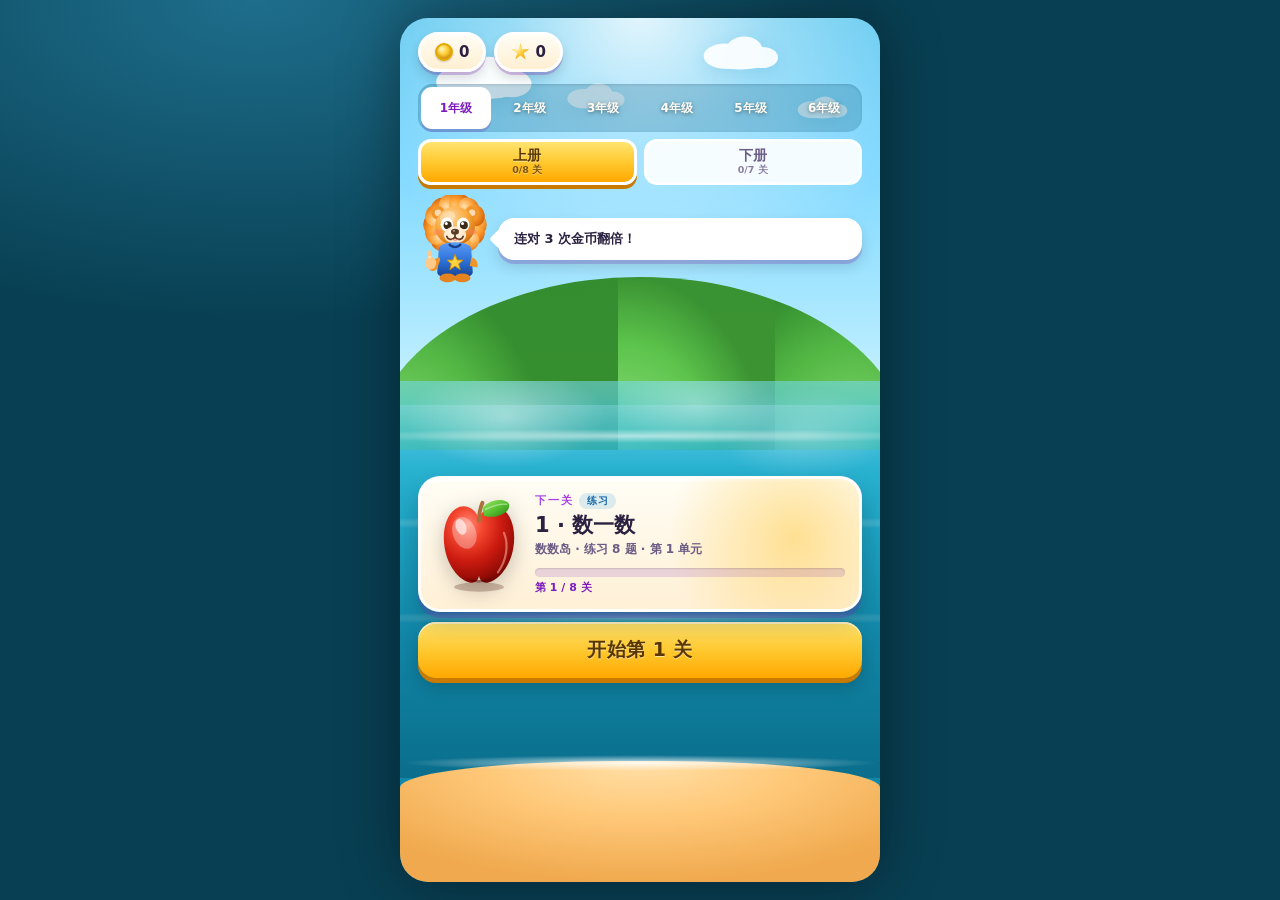
==== index.html @ 3c848e89 "水果数学岛：人教版 1-6 年级数学闯关 H5 纯静态 HTML/CSS/JS，无构建、无 CDN、断网可玩。  - 92 关覆盖人教版 1-6 年级上下册，每关只考本关知识点 - 88 种题型，全部" ====
<!DOCTYPE html>
<html lang="zh-CN">
<head>
<meta charset="UTF-8">
<meta name="viewport" content="width=device-width, initial-scale=1, maximum-scale=1, user-scalable=no, viewport-fit=cover">
<meta name="theme-color" content="#7FD8FF">
<link rel="icon" href="data:image/svg+xml,%3Csvg xmlns='http://www.w3.org/2000/svg' viewBox='0 0 100 100'%3E%3Ccircle cx='50' cy='45' r='40' fill='%23F0207E'/%3E%3C/svg%3E">
<title>水果数学岛 · Fruit Math Island</title>
<link rel="stylesheet" href="css/base.css?v=1">
<link rel="stylesheet" href="css/scene.css?v=2">
<link rel="stylesheet" href="css/game.css?v=20">
<link rel="stylesheet" href="css/board.css?v=46">
</head>
<body>
<div id="app" class="app">

  <!-- 背景：天空 / 海面 / 沙滩 / 云 / 彩纸 -->
  <div class="bg" aria-hidden="true">
    <div class="bg-sky"></div>
    <div class="bg-sun"></div>
    <div class="bg-clouds" id="bgClouds"></div>
    <div class="bg-hills"></div>
    <div class="bg-sea">
      <i class="wave w1"></i><i class="wave w2"></i><i class="wave w3"></i>
    </div>
    <div class="bg-sand"></div>
    <div class="bg-confetti" id="bgConfetti"></div>
  </div>

  <!-- ============ 主页 ============ -->
  <section id="scrHome" class="screen home">
    <div class="home-head">
      <div class="home-hud">
        <div class="pill"><i class="ico-coin"></i><b id="coinNum">0</b></div>
        <div class="pill"><i class="ico-star"></i><b id="starNum">0</b></div>
      </div>
    </div>

    <div class="picker-row">
      <div class="grade-picker" id="gradePicker" role="tablist" aria-label="选择年级"></div>
      <div class="term-picker" id="termPicker" role="tablist" aria-label="选择学期"></div>
    </div>

    <div class="home-hero">
      <div class="hero-lion" id="homeLion"></div>
      <div class="hero-bubble" id="homeTip">选一座小岛开始吧！</div>
    </div>

    <div class="continue-card" id="continueCard">
      <div class="cont-glow" aria-hidden="true"></div>
      <div class="cont-art" id="contArt"></div>
      <div class="cont-left">
        <span class="cont-meta">
          <span class="cont-label" id="contLabel">下一关</span>
          <span class="cont-type type-practice" id="contType">练习</span>
        </span>
        <b class="cont-title" id="contTitle">第 1 关 · 数一数</b>
        <span class="cont-sub" id="contSub">苹果岛 · 共 10 题</span>
        <div class="cont-meter"><i id="contFill"></i></div>
        <span class="cont-progress" id="contProgress">第 1 / 8 关</span>
      </div>
    </div>
    <button class="big-btn cont-go" id="btnContinue">开始第 1 关</button>

  </section>

  <!-- ============ 游戏 ============ -->
  <section id="scrGame" class="screen game hidden">
    <div class="game-hud">
      <button class="round-btn small" id="btnQuit" aria-label="退出">‹</button>
      <div class="hearts" id="hearts"></div>
      <div class="hud-right">
        <div class="pill small"><i class="ico-coin"></i><b id="gameCoin">0</b></div>
        <div class="combo-tag" id="comboTag">×0</div>
      </div>
    </div>

    <div class="progress-row">
      <div class="tier-pill" id="tierPill" aria-label="题目难度" title="题目难度"><i></i><i></i><i></i><i></i></div>
      <div class="progress-track"><i id="progFill"></i></div>
      <span id="progText">1/10</span>
    </div>

    <!-- 紫色标题条（参考图同款） -->
    <div class="ribbon" id="ribbon"><span id="ribbonText">学习减法</span></div>

    <!-- Boss 血条 -->
    <div class="boss-bar hidden" id="bossBar">
      <span class="boss-ico">🐵</span>
      <div class="boss-track"><i id="bossFill"></i></div>
      <span class="boss-time" id="bossTime">30</span>
    </div>

    <div class="stage" id="stage">
      <!-- 狮子伙伴 + 气泡 -->
      <div class="lion-row">
        <div class="lion-slot" id="gameLion"></div>
        <div class="bubble" id="bubble">数一数有几个？</div>
      </div>

      <!-- 题目区：由 JS 渲染（卡片/气球/黑板） -->
      <div class="board" id="board"></div>
    </div>

    <div class="fever-glow" id="feverGlow" aria-hidden="true"></div>
  </section>

  <!-- ============ 结算 ============ -->
  <section id="scrResult" class="screen result hidden">
    <div class="confetti-layer" id="resultConfetti" aria-hidden="true"></div>
    <div class="result-panel">
      <p class="res-kicker" id="resKicker">小岛通关</p>
      <h2 class="res-title" id="resTitle">苹果岛探险成功！</h2>
      <div class="res-stars" id="resStars">
        <i data-i="0"></i><i data-i="1"></i><i data-i="2"></i>
      </div>
      <div class="res-lion" id="resLion"></div>
      <div class="res-stats">
        <div class="stat"><span>🪙</span><b id="resCoin">0</b><small>金币</small></div>
        <div class="stat"><span>🔥</span><b id="resCombo">0</b><small>最高连击</small></div>
        <div class="stat"><span>✅</span><b id="resCorrect">0</b><small>答对</small></div>
      </div>
      <div class="res-unlocks" id="resUnlocks"></div>
      <div class="res-actions">
        <button class="big-btn" id="btnAgain">再来一局</button>
        <button class="ghost-btn" id="btnMedals">查看勋章</button>
        <button class="ghost-btn" id="btnHome">回主界面</button>
      </div>
    </div>
  </section>

  <!-- ============ 图鉴 ============ -->
  <section id="scrDex" class="screen dex hidden">
    <div class="page-head">
      <button class="round-btn small" id="btnDexBack" aria-label="返回">‹</button>
      <h2 class="page-title">我的勋章</h2>
      <div class="pill small"><span id="dexCount">0/16</span></div>
    </div>

    <!-- 连续挑战大横幅（核心） -->
    <div class="streak-hero" id="streakHero">
      <div class="sh-glow" aria-hidden="true"></div>
      <div class="sh-flame" id="shFlame"></div>
      <div class="sh-main">
        <div class="sh-num"><b id="shDays">0</b><span>天</span></div>
        <div class="sh-label">连续完成挑战</div>
      </div>
      <div class="sh-side">
        <span class="sh-rec">最长 <b id="shBest">0</b> 天</span>
        <span class="sh-today" id="shToday">今天还没来</span>
      </div>
    </div>
    <!-- 近 7 天打卡格 -->
    <div class="week-strip" id="weekStrip"></div>

    <div class="badge-groups" id="badgeGroups"></div>

    <!-- 家长区：重置进度（孩子不会误点） -->
    <div class="parent-zone">
      <button class="reset-btn" id="btnReset">清空全部进度</button>
      <p class="parent-note">金币、星星、勋章、关卡记录都会清除，且无法恢复</p>
    </div>
  </section>

  <!-- ============ 浮层 ============ -->
  <div class="overlay hidden" id="ovEvent">
    <div class="event-card">
      <div class="ev-shine"></div>
      <div class="ev-emoji" id="evEmoji">💰</div>
      <h3 id="evTitle">金币雨</h3>
      <p id="evDesc">接下来 2 题金币翻倍！</p>
      <button class="big-btn" id="evOk">收下啦</button>
    </div>
  </div>

  <div class="overlay hidden" id="ovBoss">
    <div class="boss-card">
      <div class="boss-face">🐵</div>
      <h3>抢水果猴出现！</h3>
      <p>30 秒快问快答，答对就把它打退！</p>
      <button class="big-btn" id="bossOk">开打！</button>
    </div>
  </div>

  <div class="overlay hidden" id="ovRescue">
    <div class="rescue-wrap">
      <h3>🆘 Bobo 饿肚子啦！</h3>
      <p>接住掉下来的水果，接住 5 个就回血</p>
      <div class="rescue-timer"><i id="rescueFill"></i><span id="rescueTime">12</span></div>
      <div class="rescue-score">已接住 <b id="rescueGot">0</b> / 5</div>
      <div class="rescue-field" id="rescueField"></div>
    </div>
  </div>

  <div class="overlay hidden" id="ovPause">
    <div class="pause-card">
      <h3>休息一下～</h3>
      <p>Bobo 在原地等你</p>
      <button class="big-btn" id="pauseGo">继续</button>
      <button class="ghost-btn" id="pauseQuit">结束本局</button>
    </div>
  </div>

  <div class="fx" id="fx" aria-hidden="true"></div>
  <div class="toasts" id="toasts" aria-live="polite"></div>
</div>

<script src="js/art.js?v=3"></script>
<script src="js/difficulty.js?v=1"></script>
<script src="js/data.js?v=11"></script>
<script src="js/units.js?v=44"></script>
<script src="js/badges.js?v=1"></script>
<script src="js/audio.js?v=2"></script>
<script src="js/scene.js?v=1"></script>
<script src="js/store.js?v=4"></script>
<script src="js/board.js?v=79"></script>
<script src="js/fx.js?v=1"></script>
<script src="js/game.js?v=11"></script>
<script src="js/app.js?v=14"></script>
</body>
</html>
---- css/base.css ----
/* ===== 基础层 ===== */
:root {
  --ink: #2B2140;
  --ink-2: #6B5C86;
  --cream: #FFF6E2;
  --cream-2: #FFEFD2;
  --purple: #A93FE4;
  --purple-d: #7C1CC0;
  --pink: #F0207E;
  --green: #4FC62E;
  --blue: #2794DD;
  --yellow: #FFC82E;
  --red: #D8281A;

  --r-lg: 26px;
  --r-md: 18px;

  --font: system-ui, -apple-system, "PingFang SC", "Hiragino Sans GB", "Microsoft YaHei", sans-serif;
  --safe-t: env(safe-area-inset-top, 0px);
  --safe-b: env(safe-area-inset-bottom, 0px);
}

* { box-sizing: border-box; -webkit-tap-highlight-color: transparent; }
html, body { margin: 0; padding: 0; height: 100%; overflow-x: hidden; }

body {
  font-family: var(--font);
  color: var(--ink);
  background: #0B7C9B;
  font-size: 16px;
  line-height: 1.4;
  -webkit-font-smoothing: antialiased;
  overscroll-behavior: none;
  user-select: none;
}

.hidden { display: none !important; }

.app {
  position: relative;
  width: 100%;
  max-width: 480px;
  min-height: 100vh;
  min-height: 100dvh;
  margin: 0 auto;
  overflow-x: hidden;
  overflow-y: auto;
  -webkit-overflow-scrolling: touch;
  box-shadow: 0 0 60px rgba(0, 0, 0, .4);
}

/* 矮屏：app 固定为视口高度，内部滚动，底部按钮始终可达 */
@media (max-height: 830px) {
  html, body { height: 100%; overflow: hidden; }
  .app {
    height: 100dvh;
    min-height: 0;
    overflow-y: auto;
  }
  .screen {
    min-height: 0;
    height: auto;
  }
}

@media (min-width: 481px) {
  body {
    display: flex; align-items: center; justify-content: center;
    padding: 18px 0;
    background: radial-gradient(80% 60% at 20% 0%, #1E6E8C, transparent 60%), #083F52;
  }
  .app {
    min-height: min(900px, calc(100dvh - 36px));
    height: min(900px, calc(100dvh - 36px));
    border-radius: 32px;
    border: 4px solid rgba(255, 255, 255, .18);
    overflow: hidden;
  }
}

.screen {
  position: relative;
  z-index: 2;
  width: 100%;
  min-height: 100dvh;
  padding: calc(10px + var(--safe-t)) 14px calc(18px + var(--safe-b));
  display: flex; flex-direction: column;
  animation: scrIn .26s ease-out both;
}
@media (min-width: 481px) { .screen { min-height: 100%; } }

@keyframes scrIn {
  from { opacity: 0; transform: translateY(8px); }
  to { opacity: 1; transform: none; }
}

/* ---------- 通用按钮 ---------- */
.big-btn {
  display: flex; align-items: center; justify-content: center;
  width: 100%; min-height: 54px; padding: 12px 18px;
  border: 0; border-radius: 18px;
  background: linear-gradient(180deg, #FFE470 0%, #FFC82E 52%, #FFA800 100%);
  box-shadow: 0 5px 0 #C97A00, 0 9px 18px rgba(0,0,0,.2), inset 0 2px 0 rgba(255,255,255,.6);
  color: #5A3700;
  font-family: inherit; font-size: 18px; font-weight: 900; letter-spacing: .5px;
  text-shadow: 0 1px 0 rgba(255,255,255,.55);
  cursor: pointer; touch-action: manipulation;
  transition: transform .1s, box-shadow .1s;
}
.big-btn:active { transform: translateY(4px); box-shadow: 0 1px 0 #C97A00, 0 3px 8px rgba(0,0,0,.16); }

.ghost-btn {
  display: flex; align-items: center; justify-content: center;
  width: 100%; min-height: 48px; padding: 10px 16px;
  border: 0; border-radius: 16px;
  background: rgba(255,255,255,.94);
  box-shadow: 0 4px 0 rgba(51,35,79,.18);
  color: var(--ink);
  font-family: inherit; font-size: 15px; font-weight: 900;
  cursor: pointer; touch-action: manipulation;
  transition: transform .1s, box-shadow .1s;
}
.ghost-btn:active { transform: translateY(3px); box-shadow: 0 1px 0 rgba(51,35,79,.18); }

.round-btn {
  flex: 0 0 auto;
  display: flex; align-items: center; justify-content: center;
  width: 46px; height: 46px;
  border: 3px solid #fff; border-radius: 50%;
  background: linear-gradient(180deg, #FFE9F3 0%, #FFC2DC 100%);
  box-shadow: 0 4px 0 rgba(190,30,95,.5), 0 7px 12px rgba(0,0,0,.18);
  color: #C0186A;
  font-size: 22px; font-weight: 900; line-height: 1;
  cursor: pointer; touch-action: manipulation;
  transition: transform .1s, box-shadow .1s;
}
.round-btn:active { transform: translateY(3px); box-shadow: 0 1px 0 rgba(190,30,95,.5); }
.round-btn.small { width: 44px; height: 44px; font-size: 20px; }
.round-btn.off { filter: grayscale(.8); opacity: .7; }

/* ---------- 资源胶囊 ---------- */
.pill {
  display: inline-flex; align-items: center; gap: 6px;
  height: 40px; padding: 0 14px;
  border-radius: 999px;
  background: linear-gradient(180deg, #FFFDF5 0%, #FFEFD2 100%);
  border: 3px solid #fff;
  box-shadow: 0 3px 0 rgba(122,43,184,.28), 0 6px 12px rgba(0,0,0,.14);
  font-size: 15px; font-weight: 900; color: var(--ink);
  font-variant-numeric: tabular-nums;
}
.pill.small { height: 34px; padding: 0 11px; font-size: 13.5px; }
.pill.bump { animation: pillBump .34s cubic-bezier(.34,1.56,.64,1); }
@keyframes pillBump { 0%{transform:scale(1)} 45%{transform:scale(1.16)} 100%{transform:scale(1)} }

.ico-coin, .ico-star {
  display: inline-block; width: 18px; height: 18px; border-radius: 50%;
  background:
    radial-gradient(circle at 34% 30%, #FFF6C0 0%, #FFD23F 38%, #E09A00 100%);
  box-shadow: inset 0 -2px 3px rgba(150,90,0,.4), 0 1px 2px rgba(0,0,0,.2);
  border: 2px solid #E0A800;
}
.ico-star {
  border-radius: 3px;
  background: radial-gradient(circle at 34% 30%, #FFF6C0 0%, #FFC82E 40%, #D98A00 100%);
  clip-path: polygon(50% 0%, 61% 35%, 98% 35%, 68% 57%, 79% 91%, 50% 70%, 21% 91%, 32% 57%, 2% 35%, 39% 35%);
  border: 0; box-shadow: none;
}

/* ---------- 浮层 ---------- */
.overlay {
  position: fixed; inset: 0; z-index: 90;
  display: flex; align-items: center; justify-content: center;
  padding: 20px;
  background: rgba(10, 55, 78, .72);
  backdrop-filter: blur(5px); -webkit-backdrop-filter: blur(5px);
  animation: fadeIn .2s ease-out both;
}
@keyframes fadeIn { from { opacity: 0 } to { opacity: 1 } }

.toasts {
  position: fixed; left: 50%; top: calc(78px + var(--safe-t)); z-index: 120;
  transform: translateX(-50%);
  display: flex; flex-direction: column; align-items: center; gap: 5px;
  pointer-events: none; width: min(78vw, 300px);
}
.toast {
  padding: 7px 15px; border-radius: 999px;
  background: #fff; color: var(--ink);
  font-size: 12.5px; font-weight: 900; line-height: 1.35; text-align: center;
  box-shadow: 0 4px 0 rgba(51,35,79,.26), 0 8px 14px rgba(0,0,0,.14);
  animation: toastIn .26s cubic-bezier(.34,1.56,.64,1) both;
}
@keyframes toastIn { from { opacity: 0; transform: translateY(-12px) scale(.92) } to { opacity: 1; transform: none } }

.fx { position: fixed; inset: 0; z-index: 110; pointer-events: none; overflow: hidden; }

@media (prefers-reduced-motion: reduce) {
  * { animation-duration: .01ms !important; animation-iteration-count: 1 !important; transition-duration: .01ms !important; }
}

/* ---------- 特效元素 ---------- */
.float-text {
  position: fixed; z-index: 115;
  font-size: 21px; font-weight: 900; color: #fff;
  text-shadow: 0 2px 0 #7C1CC0, 0 4px 12px rgba(0,0,0,.45);
  pointer-events: none;
  animation: floatUp 1.1s cubic-bezier(.2,.8,.3,1) forwards;
  white-space: nowrap;
}
@keyframes floatUp {
  0% { opacity: 0; transform: translate(-50%, 0) scale(.5); }
  22% { opacity: 1; transform: translate(-50%, -18px) scale(1.15); }
  70% { opacity: 1; }
  100% { opacity: 0; transform: translate(-50%, -84px) scale(.95); }
}
.spark {
  position: fixed; z-index: 114;
  border-radius: 50%;
  pointer-events: none;
  animation: sparkFly var(--dur, .8s) cubic-bezier(.2,.7,.4,1) forwards;
}
@keyframes sparkFly {
  0% { opacity: 1; transform: translate(0,0) scale(1); }
  100% { opacity: 0; transform: translate(var(--dx), var(--dy)) scale(.2); }
}
.ring {
  position: fixed; z-index: 113;
  width: 40px; height: 40px; margin: -20px 0 0 -20px;
  border-radius: 50%;
  border: 4px solid #FFC82E;
  pointer-events: none;
  animation: ringOut .5s ease-out forwards;
}
@keyframes ringOut {
  0% { opacity: 1; transform: scale(.4); }
  100% { opacity: 0; transform: scale(3.4); }
}
.fly-coin {
  position: fixed; z-index: 116;
  width: 18px; height: 18px; border-radius: 50%;
  background: radial-gradient(circle at 34% 30%, #FFF6C0 0%, #FFD23F 38%, #E09A00 100%);
  border: 2px solid #E0A800;
  pointer-events: none;
  transition: transform .7s cubic-bezier(.5,-0.2,.6,1), opacity .7s ease-in;
}
@keyframes cardShake {
  0%, 100% { transform: translateX(0); }
  18% { transform: translateX(-8px) rotate(-.6deg); }
  38% { transform: translateX(7px) rotate(.5deg); }
  58% { transform: translateX(-5px); }
  78% { transform: translateX(3px); }
}
---- css/scene.css ----
/* ===== 场景背景：天空 / 阳光 / 云 / 远山 / 海面 / 沙滩 / 彩纸 ===== */
.bg {
  position: fixed;
  left: 50%; top: 0;
  width: 100%; max-width: 480px;
  height: 100vh;
  transform: translateX(-50%);
  overflow: hidden;
  z-index: 0;
  pointer-events: none;
}
@media (min-width: 481px) {
  /* .app 在宽屏下是垂直居中的，场景必须跟着一起居中，
     否则背景贴在视口顶部、内容却在中段，会出现「上面一片空天空」 */
  .bg {
    top: 50%;
    height: min(900px, calc(100dvh - 36px));
    transform: translate(-50%, -50%);
    border-radius: 28px;
  }
}

/* 天空：上深下浅的青蓝渐变（参考图） */
.bg-sky {
  position: absolute; inset: 0;
  background:
    linear-gradient(180deg,
      #5EC8F0 0%,
      #7FD8FF 16%,
      #A5E6FF 32%,
      #C9F1FF 44%,
      #6FD3EE 46%,
      #2FB4D8 58%,
      #159ABF 72%,
      #0B7C9B 100%);
}

/* 阳光光晕 */
.bg-sun {
  position: absolute;
  left: 50%; top: -22%;
  width: 120%; height: 70%;
  transform: translateX(-50%);
  background: radial-gradient(circle at 50% 30%, rgba(255,255,255,.85) 0%, rgba(255,255,255,.35) 26%, transparent 58%);
  filter: blur(6px);
}

/* 云 */
.bg-clouds { position: absolute; left: 0; right: 0; top: 0; height: 40%; }
.art-cloud {
  position: absolute;
  width: 120px; height: auto;
  filter: drop-shadow(0 4px 8px rgba(80,170,210,.28));
}

/* 远山（参考图里那层绿色山丘） */
.bg-hills {
  position: absolute;
  left: -6%; right: -6%;
  top: 30%;
  height: 20%;
  background:
    radial-gradient(58% 100% at 12% 100%, #7FD86A 0%, #4FB63C 60%, #2F8A24 100%),
    radial-gradient(52% 100% at 44% 100%, #8FE07A 0%, #57C142 62%, #358F28 100%),
    radial-gradient(60% 100% at 78% 100%, #7FD86A 0%, #4FB63C 60%, #2F8A24 100%);
  background-size: 46% 100%, 50% 100%, 46% 100%;
  background-position: 0 100%, 50% 100%, 100% 100%;
  background-repeat: no-repeat;
  border-radius: 50% 50% 0 0 / 100% 100% 0 0;
  opacity: .95;
}
.bg-hills::after {
  content: '';
  position: absolute; left: 0; right: 0; bottom: 0; height: 26%;
  background: linear-gradient(180deg, rgba(255,255,255,.35), transparent);
}

/* 海面 */
.bg-sea {
  position: absolute;
  left: 0; right: 0;
  top: 42%;
  bottom: 12%;
  background:
    linear-gradient(180deg,
      rgba(120,220,245,.55) 0%,
      rgba(35,175,205,.85) 22%,
      #1287A8 62%,
      #0A6E8C 100%);
  overflow: hidden;
}
/* 波纹 */
.wave {
  position: absolute; left: -20%; right: -20%;
  height: 14px;
  border-radius: 50%;
  background: radial-gradient(ellipse at center, rgba(255,255,255,.55) 0%, rgba(255,255,255,0) 70%);
}
.wave.w1 { top: 12%; animation: waveMove 7s ease-in-out infinite; }
.wave.w2 { top: 34%; opacity: .8; animation: waveMove 9s ease-in-out infinite reverse; }
.wave.w3 { top: 58%; opacity: .6; animation: waveMove 11s ease-in-out infinite; }
@keyframes waveMove {
  0%, 100% { transform: translateX(-2%) scaleY(1); }
  50% { transform: translateX(2%) scaleY(1.25); }
}
/* 海面高光条 */
.bg-sea::after {
  content: '';
  position: absolute; left: 0; right: 0; top: 0; height: 30%;
  background:
    radial-gradient(30% 60% at 22% 30%, rgba(255,255,255,.42), transparent 70%),
    radial-gradient(24% 50% at 62% 20%, rgba(255,255,255,.3), transparent 70%),
    radial-gradient(26% 55% at 84% 44%, rgba(255,255,255,.26), transparent 70%);
}

/* 沙滩 */
.bg-sand {
  position: absolute;
  left: 0; right: 0; bottom: 0;
  height: 14%;
  background:
    radial-gradient(70% 100% at 50% 0%, #FFE0A8 0%, #FFC97A 45%, #F0A94E 100%);
  border-radius: 46% 46% 0 0 / 22% 22% 0 0;
}
.bg-sand::before {
  content: '';
  position: absolute; left: 0; right: 0; top: -6px; height: 16px;
  background: radial-gradient(ellipse at center, rgba(255,255,255,.8), transparent 70%);
}

/* 彩纸 */
.bg-confetti { position: absolute; inset: 0; }
.bg-confetti i {
  position: absolute;
  width: 9px; height: 5px;
  border-radius: 1.5px;
  opacity: .95;
  animation: confettiDrift linear infinite;
}
@keyframes confettiDrift {
  0% { transform: translateY(-30px) rotate(0deg); opacity: 0; }
  10% { opacity: .95; }
  90% { opacity: .9; }
  100% { transform: translateY(110vh) rotate(540deg); opacity: 0; }
}
---- css/game.css ----
/* ===== 主页 / 游戏 / 结算 / 图鉴 ===== */

/* ================= 主页 ================= */
.home { gap: 10px; }
/* 下一关卡与开始按钮成组，在剩余空间里居中 */
.home .continue-card { margin-top: auto; }
.home .cont-go { margin-bottom: auto; }
/* 年级 / 学期选择器 */
.picker-row {
  display: flex; flex-direction: column; gap: 7px;
  flex: 0 0 auto;
  margin-top: 2px;
}
.grade-picker {
  display: flex; gap: 4px;
  padding: 3px;
  border-radius: 15px;
  background: rgba(30,110,145,.28);
  box-shadow: inset 0 1px 3px rgba(0,0,0,.12);
}
.grade-btn {
  flex: 1;
  min-height: 42px;
  border: 0; border-radius: 11px;
  background: transparent;
  color: #FFFDF5;
  font-family: inherit; font-size: 12px; font-weight: 900;
  cursor: pointer; touch-action: manipulation;
  text-shadow: 0 1px 4px rgba(0,0,0,.45);
  transition: background .16s, color .16s, transform .1s;
}
.grade-btn.on {
  background: #fff; color: var(--purple-d);
  text-shadow: none;
  box-shadow: 0 3px 0 rgba(122,43,184,.24);
}
.grade-btn:active { transform: scale(.97); }

.term-picker { display: flex; gap: 7px; }
.term-btn {
  flex: 1;
  position: relative;
  min-height: 46px;
  border: 3px solid rgba(255,255,255,.65);
  border-radius: 13px;
  background: rgba(255,255,255,.9);
  color: var(--ink-2);
  font-family: inherit; font-size: 13.5px; font-weight: 900;
  cursor: pointer; touch-action: manipulation;
  transition: background .16s, color .16s, box-shadow .16s, transform .1s;
}
.term-btn.on {
  background: linear-gradient(180deg, #FFE470 0%, #FFC82E 52%, #FFA800 100%);
  color: #5A3700; border-color: #fff;
  box-shadow: 0 4px 0 #C97A00;
  text-shadow: 0 1px 0 rgba(255,255,255,.5);
}
.term-btn:active { transform: translateY(2px); }
.term-btn em {
  display: block;
  font-size: 9.5px; font-weight: 800; font-style: normal;
  opacity: .78; margin-top: -1px;
}

.home-head { display: flex; align-items: center; }

.home-hud { display: flex; align-items: center; gap: 8px; width: 100%; }

.home-hero {
  display: flex; align-items: center; gap: 6px;
  padding: 0;
  flex: 0 0 auto;
}
.hero-lion { flex: 0 0 auto; width: 74px; }
.hero-lion .art { width: 100%; height: auto; display: block; }
.hero-bubble {
  position: relative;
  flex: 1; min-width: 0;
  padding: 9px 13px;
  border-radius: 16px;
  background: #fff;
  border: 3px solid #fff;
  box-shadow: 0 4px 0 rgba(122,43,184,.24), 0 7px 14px rgba(0,0,0,.14);
  font-size: 13px; font-weight: 900; color: var(--ink); line-height: 1.4;
}
.hero-bubble::before {
  content: '';
  position: absolute; left: -9px; top: 50%;
  width: 14px; height: 14px; margin-top: -7px;
  background: #fff; border-radius: 3px;
  transform: rotate(45deg);
}

/* ---- 下一关卡片（主页只展示这一关） ---- */
.continue-card {
  position: relative;
  display: flex; align-items: center; gap: 12px;
  padding: 14px 14px;
  border-radius: 22px;
  background: linear-gradient(180deg, #FFFDF5 0%, #FFF0D6 100%);
  box-shadow:
    0 6px 0 rgba(122,43,184,.28),
    0 12px 22px rgba(0,0,0,.18),
    inset 0 2px 0 rgba(255,255,255,.9);
  border: 3px solid rgba(255,255,255,.85);
  overflow: hidden;
  flex: 0 0 auto;
}
.cont-glow {
  position: absolute;
  right: -20%; top: -40%;
  width: 70%; height: 170%;
  background: radial-gradient(circle, rgba(255,201,63,.5), transparent 66%);
  pointer-events: none;
}
.cont-art {
  position: relative;
  flex: 0 0 auto;
  width: clamp(64px, 20vw, 88px);
  height: clamp(72px, 22vw, 98px);
  display: flex; align-items: center; justify-content: center;
}
.cont-art .art {
  width: 100%; height: 100%;
  filter: drop-shadow(0 6px 10px rgba(0,0,0,.22));
}
.cont-left {
  position: relative;
  flex: 1; min-width: 0;
  display: flex; flex-direction: column; gap: 3px;
}
.cont-label {
  font-size: 10.5px; font-weight: 900; letter-spacing: 1.8px;
  color: var(--purple);
}
.cont-title {
  font-size: clamp(17px, 5vw, 21px); font-weight: 900; color: var(--ink);
  line-height: 1.25;
  white-space: nowrap; overflow: hidden; text-overflow: ellipsis;
}
.cont-sub {
  font-size: 12px; font-weight: 800; color: var(--ink-2);
  white-space: nowrap; overflow: hidden; text-overflow: ellipsis;
}
.cont-meter {
  position: relative;
  height: 9px; margin-top: 7px;
  border-radius: 999px;
  background: rgba(122,43,184,.16);
  box-shadow: inset 0 1px 2px rgba(0,0,0,.14);
  overflow: hidden;
}
.cont-meter i {
  display: block; height: 100%; width: 0;
  border-radius: 999px;
  background: linear-gradient(90deg, #FFD23F, #FF8A2B);
  transition: width .5s cubic-bezier(.34,1.2,.64,1);
}
.cont-progress {
  font-size: 11px; font-weight: 900; color: var(--purple-d);
  font-variant-numeric: tabular-nums;
}
.cont-go { min-height: 56px; font-size: 19px; flex: 0 0 auto; }
/* 卡片与按钮成组，下方留出空间给背景 */

/* ================= 游戏 ================= */
.game { gap: 7px; height: 100%; }

.game-hud { display: flex; align-items: center; gap: 7px; }
.hearts { display: flex; gap: 2px; font-size: 18px; line-height: 1; }
.hearts i {
  font-style: normal;
  filter: drop-shadow(0 2px 2px rgba(0,0,0,.2));
  transition: transform .3s cubic-bezier(.34,1.56,.64,1), opacity .3s, filter .3s;
}
.hearts i.lost { opacity: .3; filter: grayscale(1); transform: scale(.78); }
.hearts i.hit { animation: heartHit .5s ease-out; }
@keyframes heartHit {
  0% { transform: scale(1); } 30% { transform: scale(1.5) rotate(-12deg); }
  60% { transform: scale(.8) rotate(8deg); } 100% { transform: scale(.8); }
}
.hud-right { margin-left: auto; display: flex; align-items: center; gap: 6px; }

.combo-tag {
  height: 34px; padding: 0 11px;
  display: flex; align-items: center;
  border-radius: 999px;
  background: rgba(255,255,255,.28);
  border: 2.5px solid rgba(255,255,255,.5);
  color: #fff; font-size: 13px; font-weight: 900;
  font-variant-numeric: tabular-nums;
  text-shadow: 0 1px 3px rgba(0,0,0,.3);
  transition: background .2s, transform .2s;
}
.combo-tag.hot {
  background: linear-gradient(180deg, #FFD23F, #FF8A2B);
  color: #5A2E00; text-shadow: none;
  animation: comboPop .3s cubic-bezier(.34,1.56,.64,1);
}
@keyframes comboPop { 0%{transform:scale(1)} 50%{transform:scale(1.14)} 100%{transform:scale(1)} }

.progress-row { display: flex; align-items: center; gap: 8px; }
.progress-track {
  flex: 1; height: 11px; border-radius: 999px;
  background: rgba(0,0,0,.2);
  box-shadow: inset 0 2px 3px rgba(0,0,0,.2);
  overflow: hidden;
}
.progress-track i {
  display: block; height: 100%; width: 0;
  border-radius: 999px;
  background: linear-gradient(90deg, #8CE86A, #FFD23F);
  transition: width .35s cubic-bezier(.34,1.2,.64,1);
}
.progress-row span {
  font-size: 11.5px; font-weight: 900; color: #fff;
  font-variant-numeric: tabular-nums;
  text-shadow: 0 1px 3px rgba(0,0,0,.3);
}

/* 紫色标题条（游戏内） */
.ribbon {
  position: relative;
  align-self: center;
  padding: 7px 26px 8px;
  border-radius: 18px;
  background:
    linear-gradient(180deg, rgba(255,255,255,.34) 0%, rgba(255,255,255,0) 48%),
    linear-gradient(180deg, #D07BF7 0%, #A93FE4 46%, #7C1CC0 100%);
  box-shadow:
    0 5px 0 #5E1A8F,
    0 9px 16px rgba(0,0,0,.24),
    inset 0 2px 0 rgba(255,255,255,.5);
  border: 2.5px solid rgba(255,255,255,.45);
  max-width: 100%;
}
.ribbon span {
  display: block;
  font-size: 16px; font-weight: 900; letter-spacing: 1.5px; color: #fff;
  text-shadow: 0 2px 0 #6E1BA8, 0 3px 6px rgba(0,0,0,.3);
  white-space: nowrap; overflow: hidden; text-overflow: ellipsis;
}
.ribbon::before, .ribbon::after {
  content: '';
  position: absolute; top: 50%; width: 6px; height: 6px;
  margin-top: -3px; border-radius: 50%;
  background: rgba(255,255,255,.6);
}
.ribbon::before { left: 9px; }
.ribbon::after { right: 9px; }

/* Boss 血条 */
.boss-bar {
  display: flex; align-items: center; gap: 7px;
  padding: 5px 10px;
  border-radius: 14px;
  background: rgba(255,255,255,.94);
  box-shadow: 0 3px 0 rgba(51,35,79,.2);
  animation: bossIn .3s cubic-bezier(.34,1.4,.64,1);
}
@keyframes bossIn { from { opacity: 0; transform: translateY(-8px) } to { opacity: 1; transform: none } }
.boss-ico { font-size: 20px; animation: bossWob 1.6s ease-in-out infinite; }
@keyframes bossWob { 0%,100%{transform:rotate(-6deg)} 50%{transform:rotate(6deg)} }
.boss-track {
  flex: 1; height: 13px; border-radius: 999px;
  background: rgba(51,35,79,.16); overflow: hidden;
}
.boss-track i {
  display: block; height: 100%; width: 100%;
  border-radius: 999px;
  background: linear-gradient(90deg, #FF8A2B, #F0207E);
  transition: width .4s cubic-bezier(.34,1.2,.64,1);
}
.boss-time {
  font-size: 12px; font-weight: 900; color: var(--ink);
  font-variant-numeric: tabular-nums; min-width: 22px; text-align: right;
}

/* 舞台 */
.stage {
  flex: 1 1 auto;
  display: flex; flex-direction: column;
  gap: 8px;
  min-height: 0;
  padding-bottom: 2px;
}
.stage .board { flex: 1 1 auto; min-height: 0; }
.lion-row { display: flex; align-items: flex-start; gap: 5px; padding-left: 2px; }
.lion-slot { flex: 0 0 auto; width: 62px; }
.lion-slot .art { width: 100%; height: auto; display: block; }
.bubble {
  position: relative;
  margin-top: 12px;
  padding: 7px 12px;
  border-radius: 14px;
  background: #fff;
  box-shadow: 0 3px 0 rgba(51,35,79,.22), 0 6px 12px rgba(0,0,0,.12);
  font-size: 12px; font-weight: 900; color: var(--ink); line-height: 1.35;
  max-width: 210px;
}
.bubble::before {
  content: '';
  position: absolute; left: -7px; top: 50%;
  width: 12px; height: 12px; margin-top: -6px;
  background: #fff; border-radius: 2px;
  transform: rotate(45deg);
}
.bubble.pop { animation: bubblePop .28s cubic-bezier(.34,1.56,.64,1); }
@keyframes bubblePop { from { transform: scale(.9); opacity: .5 } to { transform: scale(1); opacity: 1 } }

.board { flex: 1 1 auto; display: flex; flex-direction: column; min-height: 0; }

.fever-glow {
  position: fixed; inset: 0; z-index: 105;
  pointer-events: none; opacity: 0;
  background: radial-gradient(circle at 50% 50%, transparent 38%, rgba(240,32,126,.3) 100%);
  transition: opacity .3s;
}
.fever-glow.on { opacity: 1; animation: feverPulse 1s ease-in-out infinite; }
@keyframes feverPulse { 0%,100%{opacity:.55} 50%{opacity:1} }

/* ================= 结算 ================= */
.result { justify-content: center; }
.confetti-layer { position: absolute; inset: 0; overflow: hidden; pointer-events: none; }
@keyframes confettiFall {
  0% { transform: translateY(-12px) rotate(0); opacity: 1; }
  100% { transform: translateY(105vh) rotate(720deg); opacity: .9; }
}
.result-panel {
  position: relative;
  width: 100%;
  padding: 20px 16px 16px;
  border-radius: 26px;
  background:
    linear-gradient(180deg, rgba(255,255,255,.5) 0%, rgba(255,255,255,0) 30%),
    linear-gradient(180deg, #FFFDF5 0%, #FFEFD2 100%);
  box-shadow:
    0 8px 0 rgba(122,43,184,.3),
    0 16px 32px rgba(0,0,0,.28),
    inset 0 2px 0 rgba(255,255,255,.8);
  border: 3px solid rgba(255,255,255,.7);
  text-align: center;
  animation: resIn .4s cubic-bezier(.34,1.4,.64,1) both;
}
@keyframes resIn { from { opacity: 0; transform: scale(.9) translateY(18px) } to { opacity: 1; transform: none } }
.res-kicker {
  margin: 0 0 3px; font-size: 11.5px; font-weight: 900;
  letter-spacing: 2px; color: var(--purple);
}
.res-title {
  margin: 0 0 8px; font-size: 20px; font-weight: 900; color: var(--ink); line-height: 1.3;
}
.res-stars { display: flex; justify-content: center; gap: 5px; margin-bottom: 6px; min-height: 40px; }
.res-stars i {
  display: block; width: 38px; height: 38px;
  background: rgba(180,170,200,.3);
  clip-path: polygon(50% 0%, 61% 35%, 98% 35%, 68% 57%, 79% 91%, 50% 70%, 21% 91%, 32% 57%, 2% 35%, 39% 35%);
  transform: scale(.85);
  transition: background .3s, transform .3s;
}
.res-stars i.on {
  background: linear-gradient(180deg, #FFF3B0 0%, #FFC82E 52%, #F08A00 100%);
  transform: scale(1);
  animation: starPop .5s cubic-bezier(.34,1.56,.64,1) both;
  animation-delay: var(--sd, 0s);
}
@keyframes starPop {
  0% { transform: scale(0) rotate(-70deg); opacity: 0; }
  60% { transform: scale(1.3) rotate(8deg); opacity: 1; }
  100% { transform: scale(1) rotate(0); opacity: 1; }
}
.res-lion { width: 92px; margin: 2px auto 8px; }
.res-lion .art { width: 100%; height: auto; display: block; }
.res-stats { display: flex; gap: 7px; margin-bottom: 11px; }
.res-stats .stat {
  flex: 1;
  display: flex; flex-direction: column; align-items: center;
  padding: 7px 2px;
  border-radius: 14px;
  background: rgba(169,63,228,.12);
  border: 2px solid rgba(169,63,228,.16);
}
.res-stats .stat span { font-size: 14px; line-height: 1.1; }
.res-stats .stat b { font-size: 17px; color: var(--ink); font-variant-numeric: tabular-nums; }
.res-stats .stat small { font-size: 10px; font-weight: 800; color: var(--ink-2); }

.res-unlocks { display: flex; flex-direction: column; gap: 6px; margin-bottom: 12px; }
.unlock {
  display: flex; align-items: center; gap: 8px;
  padding: 8px 11px;
  border-radius: 13px;
  background: #fff;
  box-shadow: 0 2px 0 rgba(51,35,79,.1);
  font-size: 12.5px; font-weight: 800; color: var(--ink);
  text-align: left;
  animation: unlockIn .32s cubic-bezier(.34,1.4,.64,1) both;
}
@keyframes unlockIn { from { opacity: 0; transform: translateX(-12px) } to { opacity: 1; transform: none } }
.unlock .u-ico { font-size: 16px; flex: 0 0 auto; }
.res-actions { display: flex; flex-direction: column; gap: 8px; }

/* ================= 勋章页 ================= */
.dex { gap: 9px; }

/* ---- 连续挑战横幅 ---- */
.streak-hero {
  position: relative;
  display: flex; align-items: center; gap: 10px;
  padding: 11px 13px;
  border-radius: 20px;
  background: linear-gradient(180deg, #FFFDF5 0%, #FFEFD2 100%);
  box-shadow: 0 5px 0 rgba(122,43,184,.26), 0 10px 18px rgba(0,0,0,.16);
  border: 3px solid rgba(255,255,255,.85);
  overflow: hidden;
}
.streak-hero.hot {
  background: linear-gradient(180deg, #FFF6D9 0%, #FFD79A 100%);
  box-shadow: 0 5px 0 rgba(217,106,18,.5), 0 10px 18px rgba(0,0,0,.18), 0 0 0 3px rgba(255,180,60,.5);
}
.sh-glow {
  position: absolute; left: -10%; top: -60%;
  width: 60%; height: 220%;
  background: radial-gradient(circle, rgba(255,180,60,.45), transparent 68%);
  pointer-events: none;
}
.sh-flame { position: relative; flex: 0 0 auto; width: 56px; height: 56px; }
.sh-flame .art { width: 100%; height: 100%; }
.streak-hero.hot .sh-flame { animation: flameBob 1.8s ease-in-out infinite; }
@keyframes flameBob {
  0%, 100% { transform: translateY(0) scale(1); }
  50% { transform: translateY(-3px) scale(1.06); }
}
.sh-main { position: relative; flex: 1; min-width: 0; }
.sh-num { display: flex; align-items: baseline; gap: 3px; }
.sh-num b {
  font-size: 34px; font-weight: 900; line-height: 1;
  color: #E8590C;
  text-shadow: 0 2px 0 #fff, 0 4px 10px rgba(232,89,12,.3);
  font-variant-numeric: tabular-nums;
}
.streak-hero.hot .sh-num b { color: #D9480F; }
.sh-num span { font-size: 13px; font-weight: 900; color: #B25408; }
.sh-label { font-size: 11.5px; font-weight: 900; color: var(--ink-2); margin-top: 1px; }
.sh-side {
  position: relative; flex: 0 0 auto;
  display: flex; flex-direction: column; align-items: flex-end; gap: 3px;
}
.sh-rec {
  font-size: 10.5px; font-weight: 900; color: var(--ink-2);
  background: rgba(122,43,184,.1);
  padding: 2px 8px; border-radius: 999px;
}
.sh-rec b { color: var(--purple-d); }
.sh-today {
  font-size: 10.5px; font-weight: 900; color: #B25408;
  background: rgba(255,180,60,.28);
  padding: 2px 8px; border-radius: 999px;
}
.sh-today.done { color: #2F8A24; background: rgba(90,198,58,.22); }

/* ---- 近 7 天 ---- */
.week-strip {
  display: flex; gap: 5px;
  padding: 7px 9px;
  border-radius: 16px;
  background: rgba(255,255,255,.9);
  box-shadow: 0 3px 0 rgba(122,43,184,.18);
}
.wd {
  flex: 1;
  display: flex; flex-direction: column; align-items: center; gap: 2px;
}
.wd i {
  display: flex; align-items: center; justify-content: center;
  width: 100%; max-width: 30px; aspect-ratio: 1;
  border-radius: 9px;
  background: rgba(140,130,165,.16);
  color: #fff; font-size: 13px; font-weight: 900; font-style: normal;
}
.wd.on i {
  background: linear-gradient(180deg, #A8F07A, #42B62A);
  box-shadow: 0 2px 0 rgba(30,110,20,.35);
}
.wd.today i { box-shadow: 0 0 0 2.5px var(--purple); }
.wd span { font-size: 9.5px; font-weight: 800; color: var(--ink-2); }
.wd.today span { color: var(--purple-d); font-weight: 900; }

/* ---- 勋章分组 ---- */
.badge-groups { display: flex; flex-direction: column; gap: 10px; padding-bottom: 16px; }
.bg-head {
  display: flex; align-items: baseline; justify-content: space-between;
  padding: 0 4px 5px;
}
.bg-name {
  margin: 0; font-size: 14px; font-weight: 900; color: #fff;
  text-shadow: 0 2px 0 #1B7E9E, 0 3px 6px rgba(0,0,0,.2);
}
.bg-note {
  font-size: 10px; font-weight: 800; color: rgba(255,255,255,.92);
  text-shadow: 0 1px 3px rgba(0,0,0,.25);
}
.bg-grid { display: grid; grid-template-columns: repeat(3, 1fr); gap: 7px; }

.badge-card {
  display: flex; flex-direction: column; align-items: center; gap: 0;
  padding: 7px 4px 7px;
  border: 0; border-radius: 16px;
  background: linear-gradient(180deg, #FFFDF5 0%, #FFF2DC 100%);
  box-shadow: 0 4px 0 rgba(122,43,184,.22), 0 7px 12px rgba(0,0,0,.12);
  font-family: inherit; text-align: center;
  cursor: pointer; touch-action: manipulation;
  transition: transform .1s, box-shadow .1s;
}
.badge-card:active { transform: translateY(2px); box-shadow: 0 1px 0 rgba(122,43,184,.22); }
.badge-card.locked { background: linear-gradient(180deg, #F7F4FB 0%, #EDE8F4 100%); }
.bc-art { width: clamp(38px, 13vw, 50px); height: clamp(38px, 13vw, 50px); }
.bc-art .art { width: 100%; height: 100%; display: block; }
.badge-card.earned .bc-art { animation: badgeIn .5s cubic-bezier(.34,1.56,.64,1) both; }
@keyframes badgeIn {
  0% { transform: scale(.6) rotate(-12deg); opacity: 0; }
  60% { transform: scale(1.12) rotate(4deg); opacity: 1; }
  100% { transform: scale(1) rotate(0); opacity: 1; }
}
.bc-name {
  font-size: 11px; font-weight: 900; color: var(--ink); line-height: 1.2;
  margin-top: 1px;
}
.badge-card.locked .bc-name { color: #8F86A6; }
.bc-desc {
  font-size: 9px; font-weight: 700; color: var(--ink-2); line-height: 1.2;
}
.badge-card.locked .bc-desc { color: #A79DBA; }
.bc-date { font-size: 9px; font-weight: 900; color: #2F8A24; }
.bc-bar {
  width: 78%; height: 5px; margin-top: 3px;
  border-radius: 999px;
  background: rgba(140,130,165,.22);
  overflow: hidden;
}
.bc-bar i {
  display: block; height: 100%;
  border-radius: 999px;
  background: linear-gradient(90deg, #FFD23F, #FF8A2B);
}
.bc-prog {
  font-size: 9px; font-weight: 900; color: var(--purple-d);
  font-variant-numeric: tabular-nums;
}

/* ================= 浮层卡片 ================= */
.event-card {
  position: relative;
  width: 100%; max-width: 310px;
  padding: 20px 18px 16px;
  border-radius: 24px;
  background:
    linear-gradient(180deg, rgba(255,255,255,.55) 0%, rgba(255,255,255,0) 34%),
    linear-gradient(180deg, #FFFDF5 0%, #FFE9B8 100%);
  box-shadow: 0 8px 0 rgba(122,43,184,.3), 0 16px 32px rgba(0,0,0,.32);
  border: 3px solid rgba(255,255,255,.7);
  text-align: center;
  overflow: hidden;
  animation: evIn .4s cubic-bezier(.34,1.5,.64,1) both;
}
@keyframes evIn { from { opacity: 0; transform: scale(.84) rotate(-4deg) } to { opacity: 1; transform: none } }
.ev-shine {
  position: absolute; left: -50%; top: -50%;
  width: 200%; height: 200%;
  background: linear-gradient(115deg, transparent 42%, rgba(255,255,255,.75) 50%, transparent 58%);
  animation: shineSweep 2.6s ease-in-out infinite;
  pointer-events: none;
}
@keyframes shineSweep { 0% { transform: translateX(-60%) } 60%,100% { transform: translateX(60%) } }
.ev-emoji { font-size: 52px; line-height: 1; margin-bottom: 6px; }
.event-card h3 { margin: 0 0 5px; font-size: 20px; font-weight: 900; color: var(--ink); }
.event-card p { margin: 0 0 14px; font-size: 13px; font-weight: 800; color: var(--ink-2); }

.boss-card {
  width: 100%; max-width: 310px;
  padding: 22px 18px 16px;
  border-radius: 24px;
  background:
    linear-gradient(180deg, rgba(255,255,255,.5) 0%, rgba(255,255,255,0) 34%),
    linear-gradient(180deg, #FFF0F5 0%, #FFD0E0 100%);
  box-shadow: 0 8px 0 rgba(190,30,95,.4), 0 16px 32px rgba(0,0,0,.32);
  border: 3px solid rgba(255,255,255,.7);
  text-align: center;
  animation: evIn .38s cubic-bezier(.34,1.5,.64,1) both;
}
.boss-face { font-size: 58px; line-height: 1; margin-bottom: 8px; animation: bossWob .8s ease-in-out infinite; }
.boss-card h3 { margin: 0 0 5px; font-size: 20px; font-weight: 900; color: #8E0B47; }
.boss-card p { margin: 0 0 15px; font-size: 13px; font-weight: 800; color: #A83B6C; }

.rescue-wrap {
  width: 100%; max-width: 400px;
  display: flex; flex-direction: column; gap: 8px;
  text-align: center; color: #fff;
}
.rescue-wrap h3 {
  margin: 0; font-size: 19px; font-weight: 900;
  text-shadow: 0 2px 6px rgba(0,0,0,.45);
}
.rescue-wrap p {
  margin: 0; font-size: 12.5px; font-weight: 800;
  color: rgba(255,255,255,.94);
  text-shadow: 0 1px 4px rgba(0,0,0,.4);
}
.rescue-timer {
  position: relative; height: 14px; border-radius: 999px;
  background: rgba(0,0,0,.32); overflow: hidden;
  box-shadow: inset 0 2px 4px rgba(0,0,0,.32);
}
.rescue-timer i {
  display: block; height: 100%; width: 100%;
  border-radius: 999px;
  background: linear-gradient(90deg, #FFD23F, #FF8A2B);
  transition: width .2s linear;
}
.rescue-timer span {
  position: absolute; inset: 0;
  display: flex; align-items: center; justify-content: center;
  font-size: 9.5px; font-weight: 900; color: #fff;
  text-shadow: 0 1px 2px rgba(0,0,0,.6);
}
.rescue-score { font-size: 13px; font-weight: 900; text-shadow: 0 1px 4px rgba(0,0,0,.4); }
.rescue-score b { font-size: 16px; }
.rescue-field {
  position: relative;
  height: min(54vh, 400px);
  border-radius: 20px;
  background:
    radial-gradient(60% 40% at 50% 0%, rgba(255,255,255,.28), transparent 70%),
    linear-gradient(180deg, #2AA3C4 0%, #14829F 100%);
  box-shadow: inset 0 0 0 3px rgba(255,255,255,.45), 0 8px 20px rgba(0,0,0,.28);
  overflow: hidden;
}
.falling {
  position: absolute; top: 0;
  width: 52px; height: auto;
  cursor: pointer;
  filter: drop-shadow(0 3px 5px rgba(0,0,0,.32));
  will-change: transform;
  touch-action: manipulation;
}
.falling.caught { animation: caughtPop .32s cubic-bezier(.34,1.56,.64,1) forwards; pointer-events: none; }
@keyframes caughtPop {
  0% { transform: scale(1); opacity: 1; }
  50% { transform: scale(1.45); opacity: 1; }
  100% { transform: scale(0); opacity: 0; }
}
.rescue-msg {
  position: absolute; left: 50%; top: 44%;
  transform: translate(-50%,-50%);
  font-size: 23px; font-weight: 900; color: #fff;
  text-shadow: 0 3px 10px rgba(0,0,0,.5);
  pointer-events: none;
  animation: rescueMsg .9s ease-out forwards;
}
@keyframes rescueMsg {
  0% { opacity: 0; transform: translate(-50%,-50%) scale(.6); }
  30% { opacity: 1; transform: translate(-50%,-50%) scale(1.1); }
  100% { opacity: 0; transform: translate(-50%,-50%) scale(1.2); }
}

.pause-card {
  width: 100%; max-width: 290px;
  padding: 22px 18px 16px;
  border-radius: 24px;
  background: linear-gradient(180deg, #FFFDF5 0%, #FFEFD2 100%);
  box-shadow: 0 8px 0 rgba(122,43,184,.28), 0 16px 32px rgba(0,0,0,.32);
  border: 3px solid rgba(255,255,255,.7);
  text-align: center;
  display: flex; flex-direction: column; gap: 8px;
}
.pause-card h3 { margin: 0; font-size: 19px; font-weight: 900; color: var(--ink); }
.pause-card p { margin: 0 0 6px; font-size: 12.5px; font-weight: 800; color: var(--ink-2); }

/* ================= 窄屏 ================= */
@media (max-width: 360px) {
  .hero-lion { width: 88px; }
  .home { gap: 6px; }
  .hero-lion { width: 72px; }
  .hero-bubble { font-size: 12px; padding: 7px 11px; }
  .cont-title { font-size: 16px; }
  .bg-grid { gap: 6px; }
  .badge-card { padding: 7px 3px 6px; border-radius: 14px; }
  .bc-name { font-size: 10.5px; }
  .bc-desc { font-size: 9px; }
  .sh-num b { font-size: 29px; }
  .sh-flame { width: 48px; height: 48px; }
  .cont-sub { font-size: 10.5px; }
  .cont-art { width: 56px; height: 64px; }
  .cont-go { min-height: 52px; font-size: 17px; }
  .ribbon span { font-size: 14.5px; }
}

/* 结算里的勋章条目 */
.unlock-badge {
  background: linear-gradient(180deg, #FFF9E8 0%, #FFEFC4 100%);
  box-shadow: 0 2px 0 rgba(200,150,30,.35), 0 0 0 2px rgba(255,200,60,.5);
}
.u-badge { flex: 0 0 auto; width: 26px; height: 26px; }
.u-badge .art { width: 100%; height: 100%; display: block; }

/* 难度指示器 */
.tier-pill {
  flex: 0 0 auto;
  display: inline-flex; align-items: center; gap: 2.5px;
  height: 30px; padding: 0 8px;
  border-radius: 999px;
  background: rgba(255,255,255,.92);
  border: 2.5px solid #fff;
  box-shadow: 0 2px 0 rgba(51,35,79,.18);
}
.tier-pill i {
  display: block; width: 6px; height: 6px; border-radius: 50%;
  background: rgba(122,43,184,.22);
  transition: background .2s, transform .2s;
}
.tier-pill i.on { background: #FFB13F; transform: scale(1.15); }
.tier-pill.hot { background: linear-gradient(180deg, #FFE9C8, #FFD0A0); border-color: #fff; }
.tier-pill.hot i.on { background: #FF8A2B; }

/* 家长区：重置进度 */
.parent-zone {
  display: flex; flex-direction: column; align-items: center; gap: 4px;
  padding: 14px 0 20px;
}
.reset-btn {
  min-height: 44px; padding: 8px 18px;
  border: 2.5px solid rgba(255,255,255,.7);
  border-radius: 12px;
  background: rgba(255,255,255,.22);
  color: rgba(255,255,255,.95);
  font-family: inherit; font-size: 12.5px; font-weight: 900;
  cursor: pointer; touch-action: manipulation;
  text-shadow: 0 1px 3px rgba(0,0,0,.28);
  transition: background .16s, transform .1s;
}
.reset-btn:active { transform: scale(.97); background: rgba(255,255,255,.34); }
.parent-note {
  margin: 0; font-size: 10px; font-weight: 800;
  color: rgba(255,255,255,.8);
  text-shadow: 0 1px 3px rgba(0,0,0,.24);
  text-align: center;
}

/* 关卡类型徽标 */
.cont-meta { display: flex; align-items: center; gap: 6px; }
.cont-type {
  padding: 1px 8px;
  border-radius: 999px;
  font-size: 9.5px;
  font-weight: 900;
  letter-spacing: .5px;
  line-height: 1.5;
}
.cont-type.type-practice { background: rgba(39,148,221,.16); color: #1667A8; }
.cont-type.type-challenge { background: linear-gradient(180deg, #FFB3D8, #F0207E); color: #fff; }
.cont-type.type-story { background: linear-gradient(180deg, #B8F0A8, #42B62A); color: #fff; }
---- css/board.css ----
/* ===== 题面布局：卡片式（数数/减法）与黑板式（加法） ===== */

.q-layout {
  display: flex; flex-direction: column;
  gap: 14px;
  flex: 1 1 auto;
  min-height: 0;
}

/* ---------------- 气球行 ---------------- */
.balloon-row {
  display: flex; align-items: center; justify-content: center;
  gap: clamp(2px, 1.4vw, 7px);
  flex-wrap: nowrap;
  flex: 0 0 auto;
}
.balloon-row.solo { padding-top: 2px; }
/* 卡片在剩余空间里居中，选项贴底 */
.card-layout .card-row { margin: auto 0; }
.card-layout .balloon-row { margin-top: 2px; }
.bl-wrap {
  flex: 0 1 auto;
  width: clamp(52px, 17vw, 76px);
  filter: drop-shadow(0 6px 8px rgba(0,0,0,.22));
  animation: balloonBob 3.4s ease-in-out infinite;
}
.bl-wrap:nth-child(2) { animation-delay: .3s; }
.bl-wrap:nth-child(4) { animation-delay: .6s; }
.bl-wrap .art { width: 100%; height: auto; display: block; }
.bl-wrap.unknown { animation: balloonPulse 1.6s ease-in-out infinite; }
@keyframes balloonBob {
  0%, 100% { transform: translateY(0) rotate(0); }
  50% { transform: translateY(-4px) rotate(-1.5deg); }
}
@keyframes balloonPulse {
  0%, 100% { transform: scale(1); }
  50% { transform: scale(1.06); }
}
.op-wrap {
  flex: 0 0 auto;
  width: clamp(30px, 9vw, 42px);
  filter: drop-shadow(0 4px 6px rgba(90,20,140,.3));
}
.op-wrap .art { width: 100%; height: auto; display: block; }

/* ---------------- 水果卡（奶油底 + 紫边）---------------- */
.card-row { display: flex; gap: 8px; flex: 1 1 auto; justify-content: center; align-items: stretch; min-height: 0; }
.card-row.single { justify-content: center; }
.fcard {
  position: relative;
  flex: 1 1 0;
  min-width: 0;
  min-height: 0;
  display: flex; align-items: center; justify-content: center;
  padding: 10px;
  border-radius: 18px;
  background:
    linear-gradient(180deg, rgba(255,255,255,.6) 0%, rgba(255,255,255,0) 34%),
    linear-gradient(180deg, #FFFCF0 0%, #FFF1D6 100%);
  box-shadow:
    inset 0 0 0 4px #C08BFA,
    0 5px 0 rgba(122,43,184,.34),
    0 10px 18px rgba(0,0,0,.16);
}
.card-row.single .fcard { flex: 0 1 100%; max-width: 430px; }

.fgrid {
  display: grid;
  grid-template-columns: repeat(var(--cols, 2), 1fr);
  gap: 0;
  justify-items: center;
  align-items: center;
  width: 100%;
  align-content: center;
}
.fcell {
  position: relative;
  width: var(--fs, 52px);
  height: var(--fs, 52px);
  display: flex; align-items: center; justify-content: center;
  transform-origin: 50% 68%;
}
.fcell .art { width: 100%; height: 100%; display: block; }
.fcell.pop-in { animation: fruitPop .36s cubic-bezier(.34,1.56,.64,1) both; }
@keyframes fruitPop {
  from { opacity: 0; transform: scale(.25) rotate(-14deg); }
  to { opacity: 1; transform: none; }
}

/* 减法：被吃掉的水果显示为半透明残影，带虚线圈示意「要拿走」 */
.fcell.gone { opacity: .5; }
.fcell.gone::after {
  content: '';
  position: absolute; inset: 4%;
  border: 2.5px dashed rgba(232,33,126,.85);
  border-radius: 50%;
}
.gone-mark {
  position: absolute; inset: -3%;
  border: 3px dashed #E8217E;
  border-radius: 50%;
  pointer-events: none;
}
.gone-mark::after {
  content: '';
  position: absolute; left: 50%; top: 50%;
  width: 84%; height: 3.5px;
  transform: translate(-50%, -50%) rotate(-38deg);
  background: #E8217E;
  border-radius: 999px;
}
/* 答对后被吃掉：换成苹果核再缩小消失 */
.fcell.eaten { animation: eatAway .62s cubic-bezier(.4,0,.7,1) forwards; }
@keyframes eatAway {
  0% { opacity: 1; transform: none; }
  26% { opacity: 1; transform: translateY(-9px) scale(1.12) rotate(9deg); }
  62% { opacity: .92; transform: translateY(-28px) scale(.9) rotate(-12deg); }
  100% { opacity: 0; transform: translateY(-60px) scale(.38) rotate(34deg); }
}

/* 数数：逐个跳 + 序号 */
.fcell.tally { animation: tallyHop .42s cubic-bezier(.34,1.56,.64,1) both; }
@keyframes tallyHop {
  0% { transform: scale(1); }
  44% { transform: translateY(-9px) scale(1.26); }
  100% { transform: scale(1); }
}
.tally-num {
  position: absolute; right: -4px; top: -5px;
  display: flex; align-items: center; justify-content: center;
  min-width: 18px; height: 18px; padding: 0 3px;
  border-radius: 999px;
  background: linear-gradient(180deg, #FFE470, #FFA800);
  border: 2px solid #fff;
  box-shadow: 0 2px 0 rgba(150,90,0,.5);
  color: #5A3700; font-size: 10px; font-weight: 900; font-style: normal;
  line-height: 1;
  animation: tallyNumIn .3s cubic-bezier(.34,1.56,.64,1) both;
}
@keyframes tallyNumIn { from { opacity: 0; transform: scale(.3) } to { opacity: 1; transform: scale(1) } }

/* ---------------- 糖果选项 ---------------- */
.candy-row {
  display: grid;
  gap: 9px;
  flex: 0 0 auto;
  margin-top: auto;
  padding: 0 2px 2px;
  width: 100%;
  max-width: 430px;
  margin: 0 auto;
}
.candy-row .candy-btn .art { max-height: 92px; width: auto; margin: 0 auto; }
.candy-row.cols-2 { grid-template-columns: repeat(2, 1fr); }
.candy-row.cols-3 { grid-template-columns: repeat(3, 1fr); }
.candy-row.cols-4 { grid-template-columns: repeat(4, 1fr); gap: 7px; }

.candy-btn {
  position: relative;
  display: block;
  padding: 0; border: 0; background: none;
  cursor: pointer; touch-action: manipulation;
  filter: drop-shadow(0 5px 0 rgba(0,0,0,.22)) drop-shadow(0 8px 12px rgba(0,0,0,.16));
  transition: transform .1s cubic-bezier(.34,1.56,.64,1), filter .1s;
}
.candy-btn .art { width: 100%; height: auto; display: block; }
.candy-btn:active { transform: translateY(4px) scale(.98); filter: drop-shadow(0 1px 0 rgba(0,0,0,.2)); }
.candy-btn.dim { opacity: .34; pointer-events: none; filter: grayscale(.7); }
.candy-btn.right {
  animation: candyRight .5s cubic-bezier(.34,1.56,.64,1);
  filter: drop-shadow(0 0 0 rgba(0,0,0,0)) drop-shadow(0 0 22px rgba(79,198,46,.9)) drop-shadow(0 5px 0 rgba(0,0,0,.2));
}
@keyframes candyRight {
  0% { transform: scale(1); } 44% { transform: scale(1.14); } 100% { transform: scale(1); }
}
.candy-btn.wrong { animation: candyWrong .44s ease-out; }
@keyframes candyWrong {
  0%, 100% { transform: translateX(0); }
  22% { transform: translateX(-7px) rotate(-2deg); }
  48% { transform: translateX(6px) rotate(2deg); }
  74% { transform: translateX(-3px); }
}
.candy-btn.hint { animation: candyHint 1s ease-in-out infinite; }
@keyframes candyHint {
  0%, 100% { filter: drop-shadow(0 5px 0 rgba(0,0,0,.2)) drop-shadow(0 0 0 rgba(255,200,46,.9)); }
  50% { filter: drop-shadow(0 5px 0 rgba(0,0,0,.2)) drop-shadow(0 0 14px rgba(255,200,46,1)); }
}

/* ---------------- 布局 B：黑板 ---------------- */
.bb-layout { gap: 9px; }
/* 黑板在剩余空间里居中，选项贴底 */
.bb-layout .bb-frame { margin: auto 0; }
.bb-layout .bb-side { margin-top: auto; }

.bb-frame {
  position: relative;
  flex: 0 0 auto;
  width: 100%;
  display: flex;
  padding: 10px;
  border-radius: 20px;
  /* 木框 */
  background:
    linear-gradient(180deg, #F5C889 0%, #E0A05A 34%, #C97F38 72%, #A9611F 100%);
  box-shadow:
    0 6px 0 #7E4410,
    0 12px 22px rgba(0,0,0,.24),
    inset 0 2px 0 rgba(255,255,255,.5),
    inset 0 -3px 0 rgba(0,0,0,.2);
  border: 3px solid #FFE0B8;
}
/* 木纹 */
.bb-frame::before {
  content: '';
  position: absolute; inset: 0;
  border-radius: 18px;
  background: repeating-linear-gradient(96deg,
    rgba(255,255,255,.08) 0 3px, rgba(0,0,0,.05) 3px 7px, transparent 7px 15px);
  pointer-events: none;
}

.bb-board {
  position: relative;
  width: 100%;
  display: flex; flex-direction: column;
  gap: 7px;
  padding: 9px 10px 10px;
  border-radius: 12px;
  /* 黑板绿 */
  background:
    radial-gradient(120% 80% at 24% 8%, rgba(255,255,255,.1), transparent 56%),
    radial-gradient(80% 60% at 82% 92%, rgba(0,0,0,.18), transparent 60%),
    linear-gradient(180deg, #2C6B4A 0%, #1F5537 46%, #16412A 100%);
  box-shadow:
    inset 0 3px 10px rgba(0,0,0,.45),
    inset 0 -2px 0 rgba(255,255,255,.06);
  overflow: hidden;
}
/* 粉笔灰痕迹 */
.bb-board::before {
  content: '';
  position: absolute; inset: 0;
  background:
    radial-gradient(40% 26% at 18% 78%, rgba(255,255,255,.055), transparent 70%),
    radial-gradient(34% 22% at 76% 24%, rgba(255,255,255,.045), transparent 70%);
  pointer-events: none;
}

/* 粉笔算式 */
.chalk-eq {
  position: relative;
  display: flex; align-items: center; justify-content: center;
  gap: clamp(4px, 2.4vw, 12px);
  flex: 0 0 auto;
  padding: 2px 0 4px;
}
.chalk {
  font-size: clamp(30px, 10.5vw, 44px);
  font-weight: 900;
  line-height: 1;
  font-family: "Comic Sans MS", "Chalkboard SE", "Marker Felt", var(--font);
  text-shadow:
    0 0 1px rgba(255,255,255,.5),
    0 2px 4px rgba(0,0,0,.3);
  letter-spacing: 1px;
}
.chalk.c-g { color: #8CF07A; }
.chalk.c-b { color: #7FD8FF; }
.chalk.c-w { color: #FFFDF0; }
.chalk-q {
  display: flex; align-items: center; justify-content: center;
  width: clamp(38px, 12vw, 50px); height: clamp(38px, 12vw, 50px);
  border-radius: 8px;
  background: rgba(0,0,0,.26);
  border: 2px dashed rgba(255,255,255,.45);
  color: rgba(255,255,255,.92);
  font-size: clamp(24px, 8vw, 32px); font-weight: 900;
  font-family: "Comic Sans MS", "Chalkboard SE", var(--font);
  animation: chalkBlink 1.8s ease-in-out infinite;
}
@keyframes chalkBlink {
  0%, 100% { opacity: 1; }
  50% { opacity: .62; }
}

/* 礼物区 */
.gift-row {
  display: flex; gap: 7px;
  flex: 0 0 auto;
  align-items: stretch;
  padding: 4px 0;
}
.gift-box {
  position: relative;
  flex: 1 1 0;
  min-width: 0;
  align-self: stretch;
  min-height: 0;
  border-radius: 10px;
  background: rgba(0,0,0,.16);
  box-shadow: inset 0 0 0 2px rgba(255,255,255,.16);
  display: flex; align-items: center; justify-content: center;
  padding: 4px;
}
.gift-grid {
  display: grid;
  grid-template-columns: repeat(var(--cols, 2), auto);
  gap: 0 2px;
  justify-content: center;
  justify-items: center;
  align-items: center;
  align-content: center;
}
.gcell {
  width: var(--fs, 46px); height: var(--fs, 46px);
  display: flex; align-items: center; justify-content: center;
}
.gcell .art { width: 100%; height: 100%; display: block; }
.gcell.pop-in { animation: fruitPop .36s cubic-bezier(.34,1.56,.64,1) both; }

/* 右侧选项：参考图那种深色竖排槽 */
.bb-side {
  flex: 0 0 auto;
  margin-top: auto;
  padding: 7px;
  border-radius: 14px;
  background: linear-gradient(180deg, rgba(30,20,50,.62), rgba(20,12,36,.72));
  box-shadow: inset 0 0 0 2px rgba(255,255,255,.18), 0 4px 0 rgba(0,0,0,.2);
}
.bb-side .candy-row { gap: 7px; }
.bb-side .candy-btn { display: flex; align-items: center; justify-content: center; }
.bb-side .candy-btn .art { width: 100%; max-width: 84px; height: auto; }

/* ---------------- 布局 C：比大小 ---------------- */
.cmp-row { display: flex; gap: 8px; flex: 1 1 auto; min-height: 0; }
.cmp-side {
  flex: 1 1 0; min-width: 0;
  display: flex; flex-direction: column; gap: 5px;
}
.cmp-side .bl-wrap { width: clamp(40px, 13vw, 54px); margin: 0 auto; }
.cmp-side .fcard { flex: 1 1 auto; min-height: 0; }

/* ---------------- 窄屏 ---------------- */
@media (max-width: 360px) {
  .candy-btn { min-height: 54px; }
  .fcard { min-height: 130px; }
  .bb-frame { padding: 8px; }
  .bb-board { padding: 7px 8px 8px; }
}

/* ================= 三年级题型 ================= */
.grade-layout { gap: 18px; }
/* 题干卡片与答案作为一组在舞台上居中：
   卡片上方、答案下方各分一半空白，题干不会被顶到答案上；
   卡片保留最小高度，稀疏的题（如一条百分比条）也有面板感 */
.grade-layout .g-card {
  flex: 0 1 auto;
  margin-top: auto;
  min-height: 172px;
  justify-content: center;
}
.grade-layout .g-opts { margin-bottom: auto; }
.g-card {
  flex: 0 1 auto;
  display: flex; flex-direction: column;
  gap: 10px;
  padding: 13px 12px 12px;
  border-radius: 22px;
  background: linear-gradient(180deg, #FFFDF5 0%, #FFF3DE 100%);
  box-shadow: 0 6px 0 rgba(122,43,184,.24), 0 11px 20px rgba(0,0,0,.16);
  border: 3px solid rgba(255,255,255,.8);
  overflow: hidden;
}
.g-stem {
  font-size: 14.5px; font-weight: 900; color: var(--ink);
  line-height: 1.5; text-align: center;
  padding: 0 2px;
  /* 中文题干按字断行更自然，避免把「（ ）」或数字拆开 */
  word-break: normal;
  overflow-wrap: break-word;
}
/* 括号填空始终作为一个整体，不被折行拆开 */
.blank-paren { white-space: nowrap; }
.g-stage {
  /* 纵向排列：图示在上、说明文字在下。
     横向 flex 会把「图形 + 说明」并排，说明文字被挤到右侧折行 */
  display: flex; flex-direction: column;
  align-items: center; justify-content: center;
  gap: 7px;
  min-height: 0;
}
.g-stage .art { display: block; }

/* 钟面 */
.g-clock { width: clamp(150px, 46vw, 200px); }
.g-clock .art { width: 100%; height: auto; }
.art-clock { filter: drop-shadow(0 5px 9px rgba(0,0,0,.18)); }

/* 竖式 */
.vsum {
  display: inline-flex; flex-direction: column; align-items: stretch;
  padding: 10px 20px 8px;
  border-radius: 14px;
  background: rgba(255,255,255,.75);
  box-shadow: inset 0 0 0 2px rgba(122,43,184,.14);
  font-family: "SF Mono", ui-monospace, monospace;
}
.vs-row {
  text-align: right;
  font-size: clamp(26px, 8.4vw, 36px);
  font-weight: 900; color: var(--ink);
  letter-spacing: 2px; line-height: 1.25;
  font-variant-numeric: tabular-nums;
}
.vs-b { position: relative; padding-left: 26px; }
.vs-op {
  position: absolute; left: 0; top: 0;
  color: var(--purple-d); font-size: inherit;
}
.vs-line {
  height: 3px; margin: 4px 0 4px;
  border-radius: 2px;
  background: var(--ink);
  opacity: .82;
}
.vs-q { color: var(--purple); animation: chalkBlink 1.8s ease-in-out infinite; }

/* 矩形 */
.g-rect { width: clamp(160px, 52vw, 230px); }
.g-rect .art { width: 100%; height: auto; }

/* 分数饼图 */
.g-frac { width: clamp(120px, 40vw, 170px); }
.g-frac .art { width: 100%; height: auto; }

/* 统计表 */
.stat-table { width: 100%; max-width: 330px; }
.stat-table table {
  width: 100%; border-collapse: separate; border-spacing: 0;
  border-radius: 12px; overflow: hidden;
  box-shadow: 0 3px 0 rgba(122,43,184,.2);
  font-size: 13px; font-weight: 900;
}
.stat-table th, .stat-table td {
  padding: 7px 4px; text-align: center;
  border: 1.5px solid rgba(255,255,255,.9);
}
.stat-table thead th, .stat-table tr:first-child th {
  background: linear-gradient(180deg, #C79BFA, #A24BE0);
  color: #fff;
}
.stat-table th.rh {
  background: linear-gradient(180deg, #FFE47A, #FFC82E);
  color: #5A3700; font-size: 12px;
}
.stat-table td { background: #FFFDF5; color: var(--ink); font-variant-numeric: tabular-nums; }

/* 韦恩图 */
.g-venn { width: 100%; max-width: 340px; }
.g-venn .art { width: 100%; height: auto; }

/* 方向 */
.g-dir { width: clamp(190px, 56vw, 240px); }
.g-dir .art { width: 100%; height: auto; }

/* 搭配 */
.combo-fig {
  display: flex; align-items: center; justify-content: center; gap: 10px;
  width: 100%;
}
.cf-col { display: flex; flex-direction: column; gap: 5px; }
.cf-item {
  padding: 5px 12px;
  border-radius: 999px;
  font-size: 12px; font-weight: 900;
  background: linear-gradient(180deg, #FFFDF5, #FFEFD2);
  box-shadow: 0 2px 0 rgba(122,43,184,.22);
  color: var(--ink);
  white-space: nowrap;
}
.cf-a .cf-item { box-shadow: 0 2px 0 rgba(39,148,221,.3); }
.cf-b .cf-item { box-shadow: 0 2px 0 rgba(255,138,43,.32); }
.cf-mid .cf-x {
  font-size: 22px; font-weight: 900; color: var(--purple);
}

/* 倍的认识条形 */
.bar-model {
  display: flex; flex-direction: column; gap: 9px; width: 100%;
  align-items: stretch;
}
.bm-row { display: flex; align-items: stretch; gap: 8px; }
.bm-label {
  flex: 0 0 auto; width: 34px; padding-top: 4px;
  font-size: 12px; font-weight: 900; color: var(--ink-2);
  text-align: right;
}
.bm-track { display: flex; gap: 4px; flex-wrap: wrap; flex: 1; align-items: stretch; }
/* 一格 = 苹果的个数；格子加边框，倍数关系一眼可数 */
.bm-cell {
  display: flex; align-items: center; justify-content: center;
  flex-wrap: wrap; gap: 3px;
  min-width: clamp(38px, 10vw, 50px); min-height: clamp(38px, 10vw, 50px);
  padding: 6px 8px;
  border-radius: 11px;
  box-shadow: inset 0 0 0 2px rgba(122,43,184,.3);
  background: rgba(255,255,255,.6);
}
.bm-block {
  display: block; width: clamp(9px, 2.4vw, 12px); height: clamp(9px, 2.4vw, 12px);
  border-radius: 50%;
}
.bm-track.a .bm-block { background: radial-gradient(circle at 34% 30%, #A8F07A, #42B62A 65%, #1C6E12); }
.bm-track.b .bm-block { background: radial-gradient(circle at 34% 30%, #FFD79A, #F08512 65%, #B65E00); }
.bm-cell-n { font-size: clamp(14px, 4vw, 18px); font-weight: 900; color: var(--ink); }
.bm-ask {
  font-size: clamp(15px, 4.2vw, 19px); font-weight: 900; color: var(--purple-d);
  letter-spacing: 1px;
}

/* 选项按钮 */
.g-opts {
  display: grid; gap: 8px;
  flex: 0 0 auto;
  width: 100%; max-width: 430px; margin: 0 auto;
}
.g-opts.cols-2 { grid-template-columns: repeat(2, 1fr); }
.g-opts.cols-3 { grid-template-columns: repeat(3, 1fr); }
.g-opts.cols-4 { grid-template-columns: repeat(2, 1fr); }
.g-opts.cols-5 { grid-template-columns: repeat(2, 1fr); }
.g-opt {
  position: relative;
  display: flex; align-items: center; justify-content: center;
  min-height: 56px; padding: 8px 6px;
  border: 0; border-radius: 16px;
  font-family: inherit;
  font-size: clamp(17px, 5.4vw, 22px); font-weight: 900;
  color: #fff;
  text-shadow: 0 2px 0 rgba(0,0,0,.2);
  cursor: pointer; touch-action: manipulation;
  transition: transform .1s, box-shadow .1s, filter .1s;
}
.g-opt.c-green  { background: linear-gradient(180deg, #93EA6E, #43B32C); box-shadow: 0 4px 0 #2A8A1B, inset 0 0 0 3px rgba(255,255,255,.92); }
.g-opt.c-blue   { background: linear-gradient(180deg, #6FC8FF, #1E85D6); box-shadow: 0 4px 0 #10669F, inset 0 0 0 3px rgba(255,255,255,.92); }
.g-opt.c-pink   { background: linear-gradient(180deg, #FF8FC0, #E8217E); box-shadow: 0 4px 0 #B70F5F, inset 0 0 0 3px rgba(255,255,255,.92); }
.g-opt.c-purple { background: linear-gradient(180deg, #C79BFA, #8A3FD1); box-shadow: 0 4px 0 #6B21AC, inset 0 0 0 3px rgba(255,255,255,.92); }
.g-opt.c-orange { background: linear-gradient(180deg, #FFC46B, #EE8512); box-shadow: 0 4px 0 #BE6503, inset 0 0 0 3px rgba(255,255,255,.92); }
.g-opt:active { transform: translateY(3px); }
.g-opt.dim { opacity: .34; pointer-events: none; filter: grayscale(.7); }
.g-opt.right {
  animation: candyRight .5s cubic-bezier(.34,1.56,.64,1);
  box-shadow: 0 0 0 4px #4FC62E, 0 0 22px rgba(79,198,46,.8), 0 4px 0 rgba(0,0,0,.2);
}
.g-opt.wrong { animation: candyWrong .44s ease-out; filter: grayscale(.5) brightness(.95); }
.g-opt.hint { animation: candyHint 1s ease-in-out infinite; }

@media (max-width: 360px) {
  .g-stem { font-size: 13px; }
  .g-opt { min-height: 50px; border-radius: 13px; }
  .vs-row { font-size: 21px; }
  .g-card { padding: 10px 9px 10px; border-radius: 18px; }
}

/* 分式显示 */
.frac-inline, .frac-opt {
  display: inline-flex; flex-direction: column; align-items: center;
  vertical-align: middle;
  line-height: 1.02;
  margin: 0 2px;
  font-weight: 900;
}
.frac-inline b, .frac-opt b { font-size: .82em; }
.frac-inline i, .frac-opt i {
  display: block;
  width: 1.05em; height: .14em;
  margin: .08em 0;
  background: currentColor;
  border-radius: 2px;
  opacity: .95;
}
.frac-opt b { font-size: .74em; }
.frac-opt i { width: 1.25em; }

/* ================= 新布局：图形 / 统计 / 坐标 ================= */
.g-shape, .g-angle, .g-solid, .g-cyl, .g-circle, .g-polyarea {
  width: clamp(160px, 48vw, 220px);
}
.g-shape .art, .g-angle .art, .g-solid .art,
.g-cyl .art, .g-circle .art, .g-polyarea .art {
  width: 100%; height: auto; display: block;
}

/* 分组块 */
.group-fig { display: flex; flex-direction: column; align-items: center; gap: 8px; }
.gf-groups { display: flex; flex-wrap: wrap; gap: 5px; justify-content: center; }
.gf-group {
  display: grid; grid-template-columns: repeat(2, 1fr);
  gap: 4px; padding: 8px;
  border-radius: 9px;
  background: rgba(169,63,228,.1);
  box-shadow: inset 0 0 0 1.5px rgba(169,63,228,.25);
}
.gf-dot {
  display: block; width: clamp(18px, 5vw, 24px); height: clamp(18px, 5vw, 24px); border-radius: 50%;
  background: linear-gradient(180deg, #FFC46B, #F08512);
}
.gf-more { font-size: 10px; font-weight: 900; color: var(--purple-d); align-self: center; }
.gf-total { font-size: 12px; font-weight: 900; color: var(--ink-2); }

/* 坐标格 */
.coord-fig { width: min(100%, 260px); }
.cd-grid {
  display: grid; grid-template-columns: repeat(8, 1fr);
  gap: 1px;
  padding: 4px;
  border-radius: 10px;
  background: rgba(43,127,168,.1);
  box-shadow: inset 0 0 0 2px rgba(43,127,168,.22);
}
.cd-cell {
  aspect-ratio: 1; border-radius: 3px;
  background: rgba(255,255,255,.7);
  display: flex; align-items: center; justify-content: center;
}
.cd-cell.dot { background: rgba(240,32,126,.16); }
.cd-cell.dot i {
  width: 62%; height: 62%; border-radius: 50%;
  background: radial-gradient(circle at 34% 30%, #FF9AC8, #E8217E);
  box-shadow: 0 1px 2px rgba(0,0,0,.24);
}

/* 条形统计图 */
.g-barchart { width: 100%; max-width: 330px; }
.barchart-fig { position: relative; height: clamp(130px, 34vw, 170px); }
.bc-lines { position: absolute; inset: 0 0 22px; }
.bc-lines i {
  position: absolute; left: 0; right: 0; height: 1px;
  background: rgba(122,43,184,.12);
}
.bc-cols {
  position: absolute; inset: 0;
  display: flex; align-items: flex-end; justify-content: space-around;
  gap: 4px;
}
.bc-col {
  flex: 1; height: 100%;
  display: flex; flex-direction: column; align-items: center; justify-content: flex-end;
  gap: 1px;
}
.bc-val { font-size: 10px; font-weight: 900; color: var(--ink-2); }
.bc-bar {
  width: 62%; max-width: 34px;
  border-radius: 6px 6px 2px 2px;
  background: linear-gradient(180deg, #8FD0F0, #2794DD);
  box-shadow: 0 2px 4px rgba(39,148,221,.3);
  transition: height .35s cubic-bezier(.34,1.2,.64,1);
}
.bc-col.hi .bc-bar { background: linear-gradient(180deg, #FFC46B, #F08512); }
.bc-col.hi .bc-val { color: #C9542A; }
.bc-cat { font-size: 10px; font-weight: 900; color: var(--ink-2); margin-top: 2px; }

/* 折线图 */
.g-line { width: 100%; max-width: 300px; }
/* 折线图 viewBox 是方形，用限高避免把选项挤出屏幕 */
.g-line .art {
  width: 100%;
  height: clamp(110px, 26vw, 150px);
  max-height: 150px;
  object-fit: contain;
  overflow: visible;
}

/* 扇形统计图 */
.g-pie2 { width: clamp(130px, 40vw, 180px); }
.g-pie2 .art { width: 100%; height: auto; }

/* 点子图 */
.dots-fig {
  display: flex; flex-direction: column; gap: 7px; align-items: center;
  padding: 10px 12px; border-radius: 16px;
  background: rgba(255,255,255,.5);
  box-shadow: inset 0 0 0 2px rgba(122,43,184,.16);
}
.dt-row { display: flex; gap: 4px; }
.dt-dot {
  width: clamp(20px, 5.6vw, 28px); height: clamp(20px, 5.6vw, 28px); border-radius: 50%;
  background: radial-gradient(circle at 34% 30%, #FFE9B8, #F08512);
  box-shadow: 0 1px 2px rgba(0,0,0,.18);
}

@media (max-width: 360px) {
  .dt-dot { width: 18px; height: 18px; }
  .barchart-fig { height: 120px; }
  .gf-dot { width: 16px; height: 16px; }
}

/* 烙饼（优化问题） */
.g-pancake {
  display: grid; grid-template-columns: repeat(3, 1fr);
  gap: clamp(6px, 2vw, 10px); width: 100%; max-width: 340px;
}
.pk-pan {
  display: flex; flex-direction: column; align-items: center; gap: 4px;
  padding: 8px 4px; border-radius: 12px;
  background: linear-gradient(180deg, #FFF6E0, #FFE6B4);
  box-shadow: inset 0 0 0 2px rgba(201,122,10,.35);
}
.pk-idx { font-size: clamp(9px, 2.6vw, 11px); font-weight: 900; color: #8A5A00; }
.pk-faces { display: flex; gap: 3px; }
.pk-face {
  display: block;
  width: clamp(20px, 5.4vw, 26px); height: clamp(20px, 5.4vw, 26px);
  border-radius: 50%;
  background: radial-gradient(circle at 34% 30%, #FFE9B8, #E8A33C 62%, #A96A0B);
  box-shadow: 0 2px 3px rgba(0,0,0,.14);
  font-size: 0; color: transparent;
  font-style: normal;
}

/* 公因数：两行因数，共同的高亮 */
.g-gcd { display: flex; flex-direction: column; align-items: center; gap: 7px; width: 100%; }
.gcd-row { display: flex; align-items: center; gap: 8px; width: 100%; justify-content: center; }
.gcd-num {
  flex: 0 0 auto; min-width: 34px;
  font-size: clamp(15px, 4.2vw, 18px); font-weight: 900; color: var(--ink);
  text-align: right; font-variant-numeric: tabular-nums;
}
.gcd-chips { display: flex; flex-wrap: wrap; gap: 4px; }
.gcd-chip {
  display: inline-flex; align-items: center; justify-content: center;
  min-width: clamp(26px, 7vw, 32px); height: clamp(26px, 7vw, 32px);
  padding: 0 4px; border-radius: 8px;
  font-size: clamp(12px, 3.4vw, 15px); font-weight: 900;
  color: var(--ink); font-variant-numeric: tabular-nums;
  background: rgba(122,43,184,.09);
  box-shadow: inset 0 0 0 1.6px rgba(122,43,184,.22);
}
.gcd-chip.common {
  color: #7A4400;
  background: linear-gradient(180deg, #FFE9B8, #FFC46B);
  box-shadow: inset 0 0 0 2px rgba(240,133,18,.65);
}

/* 多边形数角 */
.g-polygon { display: flex; flex-direction: column; align-items: center; gap: 6px; }
.art-polygon { width: clamp(150px, 42vw, 200px); height: auto; display: block; }

/* 数一数：圆点阵 */
.g-countdots { display: flex; flex-direction: column; align-items: center; gap: 8px; }
.cd-grid {
  display: grid; gap: clamp(8px, 2.4vw, 12px);
  grid-template-columns: repeat(var(--cd-cols, 4), auto);
  justify-content: center;
  padding: 14px 16px;
  border-radius: 18px;
  background: rgba(255,255,255,.55);
  box-shadow: inset 0 0 0 2.5px rgba(122,43,184,.2);
}
.cd-dot {
  display: block;
  width: clamp(26px, 7.4vw, 38px); height: clamp(26px, 7.4vw, 38px);
  border-radius: 50%;
  background: radial-gradient(circle at 34% 28%, #FFE9B8, #F08512 62%, #B65E00);
  box-shadow: 0 3px 6px rgba(0,0,0,.16), inset 0 -2px 4px rgba(0,0,0,.12);
  animation: cdPop .3s backwards ease-out;
}
@keyframes cdPop { from { transform: scale(.4); opacity: 0; } to { transform: scale(1); opacity: 1; } }

/* 十二月条 */
.g-months { display: flex; flex-direction: column; align-items: center; gap: 7px; width: 100%; }
.mo-grid {
  display: grid; grid-template-columns: repeat(4, 1fr);
  gap: clamp(5px, 1.6vw, 8px); width: 100%; max-width: 360px;
}
.mo-cell {
  display: flex; flex-direction: column; align-items: center; gap: 1px;
  padding: 7px 2px; border-radius: 10px;
  background: rgba(255,255,255,.66);
  box-shadow: inset 0 0 0 1.8px rgba(122,43,184,.16);
}
.mo-cell b { font-size: clamp(13px, 3.7vw, 16px); font-weight: 900; color: var(--ink); }
.mo-cell i {
  font-size: clamp(9px, 2.5vw, 11px); font-weight: 800; color: var(--ink-2);
  font-style: normal;
}
.mo-cell.hi {
  background: linear-gradient(180deg, #FFF3D6, #FFE0A0);
  box-shadow: inset 0 0 0 2.6px rgba(240,133,18,.7);
}
.mo-cell.hi b, .mo-cell.hi i { color: #8A5A00; }

/* ================= 新增可视化 ================= */
.g-numline { width: 100%; max-width: 340px; }
.g-numline .art { width: 100%; height: auto; display: block; }

.g-money { display: flex; flex-direction: column; align-items: center; gap: 2px; }
.g-money .art { width: auto; height: clamp(104px, 28vw, 146px); max-width: 100%; }
.g-cap {
  font-size: 11px; font-weight: 800; color: var(--ink-2);
  text-align: center;
}

.g-fracbar { width: 100%; max-width: 360px; }
.fb-row {
  display: flex; align-items: center; justify-content: center;
  gap: 8px; width: 100%;
}
/* 分数条放大：两条各占一半宽度，便于直接比对长度 */
.fb-row .art {
  flex: 1 1 0; min-width: 0; width: auto; max-width: 160px;
  height: auto; display: block;
}
.fb-plus { font-size: 20px; font-weight: 900; color: var(--purple); }

.g-unitruler { width: 100%; max-width: 330px; }
.g-unitruler .art { width: 100%; height: auto; display: block; }

.g-thermo { display: flex; justify-content: center; }
.g-thermo .art { width: auto; height: clamp(110px, 30vw, 150px); }

.g-ratiobar { display: flex; flex-direction: column; align-items: center; gap: 3px; width: 100%; max-width: 320px; }
.g-ratiobar .art { width: 100%; height: auto; }

.g-balls { display: flex; flex-direction: column; align-items: center; gap: 6px; }
.ball-bag {
  display: flex; flex-wrap: wrap; gap: 8px; justify-content: center;
  padding: 14px 16px;
  border-radius: 16px;
  background: rgba(255,255,255,.5);
  box-shadow: inset 0 0 0 2.5px rgba(122,43,184,.22);
  max-width: 290px;
}
.ball {
  display: block; width: clamp(26px, 7vw, 34px); height: clamp(26px, 7vw, 34px); border-radius: 50%;
}
.ball.red { background: radial-gradient(circle at 34% 30%, #FF9AB8, #E8217E 60%, #A8004F); box-shadow: 0 2px 3px rgba(0,0,0,.2); }
.ball.white { background: radial-gradient(circle at 34% 30%, #fff, #E4E0F0 60%, #B8B0CC); box-shadow: 0 2px 3px rgba(0,0,0,.16); }

.g-seq {
  display: flex; flex-wrap: wrap; align-items: center; justify-content: center;
  gap: 6px; width: 100%;
}
.seq-chip {
  display: inline-flex; align-items: center; justify-content: center;
  min-width: clamp(38px, 10vw, 50px); height: clamp(38px, 10vw, 50px);
  padding: 0 8px;
  border-radius: 12px;
  background: linear-gradient(180deg, #FFFDF5, #FFEFD2);
  box-shadow: 0 2px 0 rgba(122,43,184,.22);
  font-size: clamp(16px, 4.6vw, 21px); font-weight: 900; color: var(--ink);
  font-variant-numeric: tabular-nums;
}
.seq-chip.seq-q {
  background: linear-gradient(180deg, #C79BFA, #8A3FD1);
  color: #fff;
  animation: chalkBlink 1.8s ease-in-out infinite;
}
.seq-arrow { font-size: clamp(13px, 3.6vw, 16px); font-weight: 900; color: var(--purple); }

@media (max-width: 360px) {
  .ball { width: 24px; height: 24px; }
  .seq-chip { min-width: 34px; height: 34px; font-size: 15px; }
  .fb-row .art { width: 108px; }
}

/* ---- 第二批可视化 ---- */
.share-fig, .g-avg, .g-calendar, .g-axis, .g-planting, .g-pigeon, .g-balance, .g-placevalue {
  display: flex; flex-direction: column; align-items: center; gap: 5px; width: 100%;
}

/* 平均分 */
.sh-group {
  display: inline-flex; gap: 3px; padding: 5px 7px;
  border-radius: 9px;
  background: rgba(169,63,228,.1);
  box-shadow: inset 0 0 0 1.5px rgba(169,63,228,.24);
}
.share-fig { flex-direction: row; flex-wrap: wrap; justify-content: center; }
.sh-dot { width: clamp(14px, 3.8vw, 18px); height: clamp(14px, 3.8vw, 18px); border-radius: 4px; background: linear-gradient(180deg, #8CE86A, #42B62A); display: block; }
.sh-more { font-size: 10px; font-weight: 900; color: var(--purple-d); align-self: center; }

/* 日历 */
.g-calendar .art { width: 100%; }
.cal-fig { width: 100%; max-width: 300px; }
.cal-month {
  text-align: center; font-size: 12px; font-weight: 900; color: var(--purple-d);
  margin-bottom: 4px;
}
.cal-grid {
  display: grid; grid-template-columns: repeat(7, 1fr); gap: 2px;
}
.cal-cell {
  display: flex; align-items: center; justify-content: center;
  aspect-ratio: 1;
  border-radius: 5px;
  background: rgba(255,255,255,.85);
  font-size: 9.5px; font-weight: 800; color: var(--ink-2);
  font-variant-numeric: tabular-nums;
}
.cal-cell.hi { background: linear-gradient(180deg, #FFC46B, #F08512); color: #fff; }

/* 对称轴 */
.g-axis .art { width: clamp(110px, 34vw, 150px); height: auto; }

/* 平均数 */
.avg-chips { display: flex; gap: 5px; flex-wrap: wrap; justify-content: center; }
.avg-chip {
  display: inline-flex; align-items: center; justify-content: center;
  min-width: clamp(42px, 11vw, 54px); height: clamp(42px, 11vw, 54px);
  border-radius: 12px;
  background: linear-gradient(180deg, #FFFDF5, #FFEFD2);
  box-shadow: 0 2px 0 rgba(122,43,184,.22);
  font-size: clamp(17px, 4.8vw, 22px); font-weight: 900; color: var(--ink);
  font-style: normal;
  font-variant-numeric: tabular-nums;
}

/* 天平 / 植树 / 鸽巢 */
.g-balance .art { width: clamp(180px, 58vw, 260px); height: auto; }
.g-planting .art { width: 100%; max-width: 330px; height: auto; }
.g-pigeon .art { width: 100%; max-width: 320px; height: auto; }

/* 位值表 */
.pv-fig { display: flex; gap: 6px; }
/* 5 列位值表（万级）在窄屏要能放下 */
.pv-fig-5 { gap: 5px; }
.pv-fig-5 .pv-cell { min-width: 50px; padding: 7px 3px; }
.pv-cell {
  display: flex; flex-direction: column; align-items: center; gap: 2px;
  min-width: 58px; padding: 7px 5px;
  border-radius: 11px;
  background: #FFFDF5;
  box-shadow: inset 0 0 0 2px rgba(122,43,184,.2), 0 3px 0 rgba(122,43,184,.16);
}
.pv-cell.hi { background: linear-gradient(180deg, #FFF6D9, #FFE0A8); box-shadow: inset 0 0 0 2.5px #F08512, 0 3px 0 rgba(200,120,10,.3); }
.pv-h { font-size: 9px; font-weight: 800; color: var(--ink-2); }
.pv-cell b { font-size: 24px; font-weight: 900; color: var(--ink); line-height: 1; }
.pv-cell.hi b { color: #C9542A; }

@media (max-width: 360px) {
  .sh-dot { width: 13px; height: 13px; }
  .cal-cell { font-size: 8.5px; }
  .pv-cell { min-width: 48px; padding: 6px 4px; }
  .pv-fig-5 .pv-cell { min-width: 40px; padding: 6px 2px; }
  .pv-cell b { font-size: 20px; }
}

/* ---- 第三批：百分数条 / 折扣标签 / 点阵 / 小数竖式 ---- */
.g-percentbar { width: 100%; max-width: 320px; display: flex; flex-direction: column; gap: 5px; align-items: center; }
.pbar {
  position: relative; width: 100%; height: clamp(34px, 9vw, 42px);
  border-radius: 999px;
  background: rgba(122,43,184,.12);
  box-shadow: inset 0 2px 4px rgba(0,0,0,.12);
  overflow: hidden;
}
.pbar-ticks {
  position: absolute; inset: 0; width: 100%; height: 100%;
  pointer-events: none;
}
.pbar-ticks line { stroke: rgba(255,255,255,.65); stroke-width: 1.4; }
.pbar-fill {
  height: 100%;
  border-radius: 999px;
  background: linear-gradient(90deg, #FFD23F, #FF8A2B);
  transition: width .4s cubic-bezier(.34,1.2,.64,1);
}
.pbar-label {
  position: absolute; right: 12px; top: 50%;
  transform: translateY(-50%);
  font-size: clamp(13px, 3.6vw, 15px); font-weight: 900; color: #7A4400;
}

.g-tag { display: flex; justify-content: center; }
.tag-card {
  display: flex; flex-direction: column; align-items: center; gap: 3px;
  padding: 12px 22px;
  border-radius: 16px;
  background: linear-gradient(180deg, #FFFDF5, #FFEFD2);
  box-shadow: inset 0 0 0 2.5px rgba(240,133,18,.45), 0 4px 0 rgba(200,120,10,.26);
}
.tag-orig { font-size: 12px; font-weight: 800; color: var(--ink-2); text-decoration: line-through; }
.tag-disc {
  font-size: 15px; font-weight: 900; color: #fff;
  background: linear-gradient(180deg, #FF8FC0, #E8217E);
  padding: 2px 12px; border-radius: 999px;
  box-shadow: 0 2px 0 rgba(150,10,70,.4);
}
.tag-now { font-size: 17px; font-weight: 900; color: var(--ink); }

.g-tiles .art { width: clamp(120px, 40vw, 180px); height: auto; }

/* 小数竖式再宽一点，避免小数点被裁 */
.vsum.decimal .vs-row { font-size: clamp(20px, 6.4vw, 27px); letter-spacing: 1px; }

/* ---- 第四批：线索图标 / 位值补 / 双卡比较 ---- */
.g-clue { display: flex; flex-direction: column; align-items: center; gap: 8px; }
.clue-ico { font-size: clamp(66px, 19vw, 88px); line-height: 1; filter: drop-shadow(0 5px 8px rgba(0,0,0,.2)); }
.clue-ref {
  display: inline-flex; align-items: center; gap: 6px;
  padding: 5px 11px; border-radius: 999px;
  background: rgba(122,43,184,.09);
  box-shadow: inset 0 0 0 1.5px rgba(122,43,184,.2);
}
.cr-ico { font-size: clamp(15px, 4.2vw, 18px); line-height: 1; }
.cr-txt { font-size: clamp(11px, 3.2vw, 13px); font-weight: 800; color: var(--ink-2); }
.clue-list { display: flex; gap: 9px; flex-wrap: wrap; justify-content: center; }
.clue-chip {
  display: inline-flex; flex-direction: column; align-items: center; gap: 3px;
  padding: 10px 14px;
  border-radius: 12px;
  background: linear-gradient(180deg, #FFFDF5, #FFEFD2);
  box-shadow: 0 3px 0 rgba(122,43,184,.2);
  font-size: 11px; font-weight: 900; color: var(--ink);
}
.cc-ico { font-size: clamp(30px, 8vw, 38px); line-height: 1; }

.g-compare2 {
  display: flex; align-items: center; justify-content: center; gap: 10px;
  width: 100%;
}
.cmp2-card {
  flex: 1 1 0; max-width: 150px;
  padding: 14px 8px;
  border-radius: 16px;
  background: linear-gradient(180deg, #FFFDF5, #FFEFD2);
  box-shadow: inset 0 0 0 3px #C08BFA, 0 4px 0 rgba(122,43,184,.26);
  text-align: center;
  font-size: clamp(17px, 5.4vw, 22px); font-weight: 900; color: var(--ink);
  font-variant-numeric: tabular-nums;
  letter-spacing: .5px;
}
.cmp2-card.dec { font-size: clamp(19px, 6vw, 26px); }
.cmp2-vs {
  flex: 0 0 auto;
  display: flex; align-items: center; justify-content: center;
  width: 38px; height: 38px;
  border-radius: 50%;
  border: 3px dashed var(--purple);
  color: var(--purple); font-size: 19px; font-weight: 900;
  background: rgba(192,139,250,.12);
  animation: unknownPulse 1.8s ease-in-out infinite;
}

/* ---- 第五批：算式卡 / 角 / 三角形 / 四边形 / 分数对比 / 温度对比 ---- */
.g-expr { display: flex; flex-direction: column; align-items: center; gap: 5px; width: 100%; }
.expr-card {
  padding: 14px 22px;
  border-radius: 16px;
  background: linear-gradient(180deg, #FFFDF5, #FFEFD2);
  box-shadow: inset 0 0 0 2.5px rgba(122,43,184,.22), 0 4px 0 rgba(122,43,184,.2);
  font-size: clamp(20px, 6.4vw, 26px); font-weight: 900; color: var(--ink);
  font-variant-numeric: tabular-nums;
  letter-spacing: 1px;
  white-space: nowrap;
}

.g-anglepair .art, .g-triangle .art, .g-quad .art {
  width: clamp(160px, 52vw, 230px); height: auto;
}

.g-fracpair .art { width: 118px; height: auto; display: block; }
.fp-row { display: flex; align-items: center; justify-content: center; gap: 8px; }
.fp-item { display: flex; flex-direction: column; align-items: center; gap: 2px; font-size: 12px; font-weight: 900; color: var(--ink-2); }
.fp-vs {
  display: flex; align-items: center; justify-content: center;
  width: 32px; height: 32px; border-radius: 50%;
  border: 2.5px dashed var(--purple); color: var(--purple);
  font-size: 16px; font-weight: 900;
  background: rgba(192,139,250,.1);
}

.g-thermo2 .th2-wrap { display: flex; align-items: center; gap: 8px; }
.g-thermo2 .art { height: 130px; width: auto; }
.th2-arrow { font-size: 18px; color: var(--purple); font-weight: 900; }

/* ---- 第六批：比例尺 / 时间线 ---- */
.g-scaleruler { width: 100%; max-width: 320px; }
.sr-wrap { display: flex; flex-direction: column; align-items: center; gap: 6px; }
.sr-map {
  display: flex; flex-direction: column; align-items: center; gap: 3px;
  padding: 9px 18px;
  border-radius: 12px;
  background: rgba(255,255,255,.85);
  box-shadow: inset 0 0 0 2px rgba(43,127,168,.3);
}
.sr-line { display: block; width: 110px; height: 3px; background: #2B7FA8; border-radius: 2px; position: relative; }
.sr-line::before, .sr-line::after {
  content: ''; position: absolute; top: -4px; width: 2px; height: 11px; background: #2B7FA8;
}
.sr-line::before { left: 0; }
.sr-line::after { right: 0; }
.sr-map b { font-size: 11px; font-weight: 900; color: #1B6FA8; }
.sr-arrow {
  font-size: 10px; font-weight: 900; color: var(--purple-d);
  background: rgba(169,63,228,.12);
  padding: 2px 10px; border-radius: 999px;
}
.sr-real {
  padding: 9px 18px;
  border-radius: 12px;
  border: 2px dashed var(--purple);
  font-size: 12px; font-weight: 900; color: var(--purple-d);
  background: rgba(192,139,250,.1);
}

.g-timeline { width: 100%; max-width: 330px; display: flex; flex-direction: column; gap: 5px; align-items: center; }
.tl-bar {
  display: flex; width: 100%; height: 34px;
  border-radius: 10px; overflow: hidden;
  box-shadow: inset 0 0 0 2px rgba(122,43,184,.2);
}
.tl-water {
  display: flex; align-items: center; justify-content: center;
  background: linear-gradient(180deg, #8FD0F0, #2794DD);
  color: #fff; font-size: 10px; font-weight: 900;
}
.tl-acts {
  display: flex; align-items: center; justify-content: center;
  background: linear-gradient(180deg, #FFE47A, #FFB61F);
  color: #5A3700; font-size: 10px; font-weight: 900;
}

/* ---- 第七批：单角 / 小数点移动 ---- */
.g-decmove { width: 100%; display: flex; flex-direction: column; align-items: center; gap: 5px; }
.dm-wrap { display: flex; align-items: center; gap: 10px; }
.dm-from, .dm-to {
  padding: 10px 18px; border-radius: 12px;
  font-size: 20px; font-weight: 900;
  font-variant-numeric: tabular-nums;
}
.dm-from {
  background: linear-gradient(180deg, #FFFDF5, #FFEFD2);
  box-shadow: inset 0 0 0 2.5px rgba(43,127,168,.4), 0 3px 0 rgba(43,127,168,.24);
  color: #1B6FA8;
}
.dm-to {
  border: 2.5px dashed var(--purple);
  color: var(--purple-d);
  background: rgba(192,139,250,.1);
}
.dm-arrow { font-size: 11px; font-weight: 900; color: var(--purple); }


/* ---- 一年级专属：位置 / 立体图形 / 凑十法 ---- */
.g-pos { display: flex; flex-direction: column; align-items: center; gap: 6px; }
.pos-scene {
  display: flex; align-items: center; justify-content: center;
  padding: 16px 26px;
  border-radius: 18px;
  background: rgba(255,255,255,.72);
  box-shadow: inset 0 0 0 2px rgba(122,43,184,.16);
  min-height: 110px;
}
.ps-stack { display: flex; flex-direction: column; align-items: center; gap: 6px; }
.ps-row { display: flex; align-items: center; gap: 22px; }
.ps-obj { font-size: 42px; line-height: 1; filter: drop-shadow(0 3px 4px rgba(0,0,0,.16)); }
.ps-obj.hi { transform: scale(1.12); }
.ps-ref { font-size: 38px; line-height: 1; opacity: .92; }

.g-solid3d { display: flex; flex-direction: column; align-items: center; gap: 6px; }
.s3-box {
  display: flex; align-items: center; justify-content: center;
  width: 108px; height: 108px;
  border-radius: 22px;
  background: linear-gradient(180deg, #FFFDF5, #FFEFD2);
  box-shadow: inset 0 0 0 3px rgba(122,43,184,.16), 0 5px 0 rgba(122,43,184,.18);
}
.s3-ico { font-size: clamp(66px, 19vw, 88px); line-height: 1; filter: drop-shadow(0 5px 8px rgba(0,0,0,.22)); }

.g-make10 { display: flex; flex-direction: column; align-items: center; gap: 5px; }
.mt-row { display: flex; align-items: center; gap: 7px; }
.mt-ball {
  display: inline-flex; align-items: center; justify-content: center;
  width: 40px; height: 40px; border-radius: 50%;
  font-size: 18px; font-weight: 900; color: #fff;
  background: radial-gradient(circle at 34% 30%, #FF9AC8, #E8217E 62%, #A8004F);
  box-shadow: 0 3px 6px rgba(0,0,0,.2);
}
.mt-ball.big { width: 46px; height: 46px; font-size: 21px; }
.mt-ball.small { width: 34px; height: 34px; font-size: 15px; }
.mt-ball.green { background: radial-gradient(circle at 34% 30%, #A8F07A, #42B62A 62%, #1C6E12); }
.mt-ball.ten { background: radial-gradient(circle at 34% 30%, #FFE08A, #F08512 62%, #8F4700); }
.mt-split { display: inline-flex; gap: 4px; }
.mt-plus { font-size: 17px; font-weight: 900; color: var(--purple); }
.mt-arrow { font-size: 10px; font-weight: 800; color: var(--ink-2); }
.mt-eq { font-size: 15px; font-weight: 900; color: var(--purple-d); }

@media (max-width: 360px) {
  .pos-obj { font-size: 32px; }
  .s3-box { width: 92px; height: 92px; }
  .s3-ico { font-size: 48px; }
  .mt-ball { width: 34px; height: 34px; font-size: 16px; }
  .mt-ball.big { width: 40px; height: 40px; font-size: 19px; }
}

/* 加减法方块图 */
.g-blocks { display: flex; flex-direction: column; align-items: center; gap: 8px; }
.bk-row { display: flex; align-items: center; justify-content: center; gap: 10px; flex-wrap: wrap; }
.bk-group {
  display: flex; gap: 5px; flex-wrap: wrap; justify-content: center;
  max-width: 150px;
  padding: 9px 10px;
  border-radius: 14px;
  background: rgba(255,255,255,.72);
  box-shadow: inset 0 0 0 2px rgba(122,43,184,.16);
}
.bk-dot {
  display: block;
  width: clamp(20px, 5.6vw, 28px); height: clamp(20px, 5.6vw, 28px);
  border-radius: 50%;
  background: radial-gradient(circle at 34% 30%, #FFD79A, #F08512 62%, #B65E00);
  box-shadow: 0 2px 4px rgba(0,0,0,.18);
}
.bk-dot.dim {
  background: rgba(180,168,200,.35);
  box-shadow: inset 0 0 0 2px rgba(150,138,180,.5);
}
.bk-op { font-size: clamp(20px, 6vw, 26px); font-weight: 900; color: var(--purple); }

/* 比大小：卡片内附数量圆点 */
.cmp2-card { display: flex; flex-direction: column; align-items: center; gap: 8px; }
.cmp2-card b {
  font-size: clamp(22px, 6.6vw, 30px); font-weight: 900; color: var(--ink);
  font-variant-numeric: tabular-nums; line-height: 1;
}
.cmp2-dots {
  display: flex; flex-wrap: wrap; gap: 5px;
  justify-content: center;
  max-width: 130px;
}
.cmp2-dot {
  display: block;
  width: clamp(14px, 3.8vw, 18px); height: clamp(14px, 3.8vw, 18px);
  border-radius: 50%;
  background: radial-gradient(circle at 34% 30%, #FFD79A, #F08512 62%, #B65E00);
  box-shadow: 0 1px 3px rgba(0,0,0,.2);
}
.cmp2-more { font-size: 12px; font-weight: 900; color: var(--purple-d); align-self: center; }
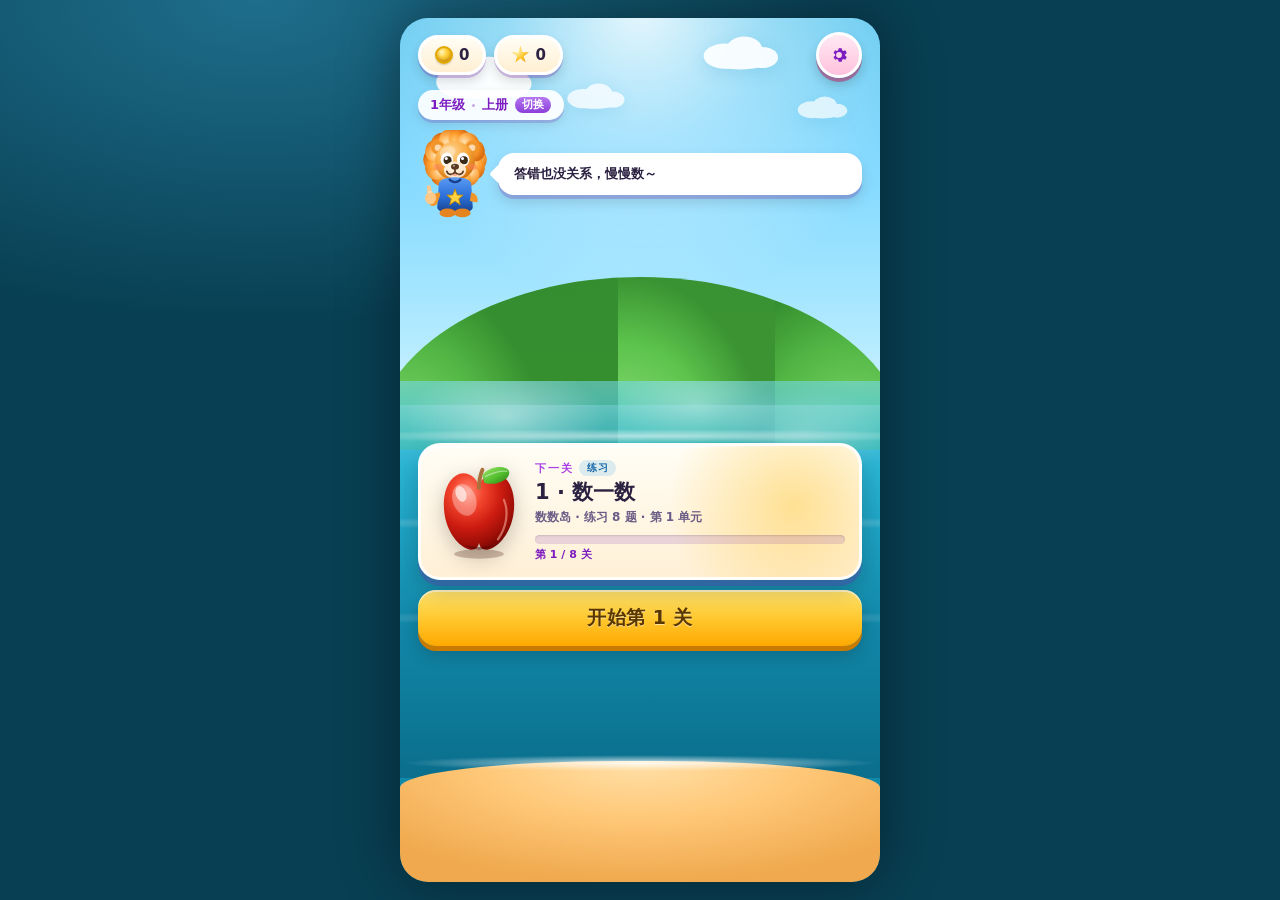
==== commit cd47333a: "年级/学期切换移入设置页，首页只展示当前进度 - 首页新增「当前年级 · 学期」徽章（只展示），右上角齿轮进设置 - 新增设置页：年级、学期、声音三个区块 - 切换后返回首页立即生效，刷新保留 - 窄" ====
--- a/index.html
+++ b/index.html
@@ -8,7 +8,7 @@
 <title>水果数学岛 · Fruit Math Island</title>
 <link rel="stylesheet" href="css/base.css?v=1">
 <link rel="stylesheet" href="css/scene.css?v=2">
-<link rel="stylesheet" href="css/game.css?v=20">
+<link rel="stylesheet" href="css/game.css?v=25">
 <link rel="stylesheet" href="css/board.css?v=46">
 </head>
 <body>
@@ -33,13 +33,19 @@
       <div class="home-hud">
         <div class="pill"><i class="ico-coin"></i><b id="coinNum">0</b></div>
         <div class="pill"><i class="ico-star"></i><b id="starNum">0</b></div>
-      </div>
-    </div>
-
-    <div class="picker-row">
-      <div class="grade-picker" id="gradePicker" role="tablist" aria-label="选择年级"></div>
-      <div class="term-picker" id="termPicker" role="tablist" aria-label="选择学期"></div>
-    </div>
+        <button class="round-btn gear-btn" id="btnSettings" aria-label="设置">
+          <svg viewBox="0 0 24 24" aria-hidden="true"><path d="M12 15.5a3.5 3.5 0 1 1 0-7 3.5 3.5 0 0 1 0 7zm7.4-2.6c.04-.3.07-.6.07-.9s-.03-.6-.07-.9l2-1.5-1.9-3.3-2.3.9c-.5-.4-1-.7-1.6-.9l-.3-2.4h-3.8l-.3 2.4c-.6.2-1.1.5-1.6.9l-2.3-.9-1.9 3.3 2 1.5c-.04.3-.07.6-.07.9s.03.6.07.9l-2 1.5 1.9 3.3 2.3-.9c.5.4 1 .7 1.6.9l.3 2.4h3.8l.3-2.4c.6-.2 1.1-.5 1.6-.9l2.3.9 1.9-3.3-2-1.5z"/></svg>
+        </button>
+      </div>
+    </div>
+
+    <!-- 当前年级 / 学期：只展示，切换在设置里 -->
+    <button class="stage-badge" id="stageBadge">
+      <span id="stageGrade">1年级</span>
+      <i></i>
+      <span id="stageTerm">上册</span>
+      <em>切换</em>
+    </button>
 
     <div class="home-hero">
       <div class="hero-lion" id="homeLion"></div>
@@ -162,6 +168,31 @@
     </div>
   </section>
 
+  <!-- ============ 设置 ============ -->
+  <section id="scrSettings" class="screen settings hidden">
+    <div class="page-head">
+      <button class="round-btn small" id="btnSettingsBack" aria-label="返回">‹</button>
+      <h2 class="page-title">设置</h2>
+    </div>
+
+    <p class="set-hint">选择要练习的年级和学期，首页会显示对应内容</p>
+
+    <div class="set-block">
+      <span class="set-label">年级</span>
+      <div class="grade-picker" id="gradePicker" role="tablist" aria-label="选择年级"></div>
+    </div>
+
+    <div class="set-block">
+      <span class="set-label">学期</span>
+      <div class="term-picker" id="termPicker" role="tablist" aria-label="选择学期"></div>
+    </div>
+
+    <div class="set-block">
+      <span class="set-label">声音</span>
+      <button class="set-toggle" id="btnSoundToggle">开启</button>
+    </div>
+  </section>
+
   <!-- ============ 浮层 ============ -->
   <div class="overlay hidden" id="ovEvent">
     <div class="event-card">
@@ -208,7 +239,7 @@
 <script src="js/art.js?v=3"></script>
 <script src="js/difficulty.js?v=1"></script>
 <script src="js/data.js?v=11"></script>
-<script src="js/units.js?v=44"></script>
+<script src="js/units.js?v=45"></script>
 <script src="js/badges.js?v=1"></script>
 <script src="js/audio.js?v=2"></script>
 <script src="js/scene.js?v=1"></script>
@@ -216,6 +247,6 @@
 <script src="js/board.js?v=79"></script>
 <script src="js/fx.js?v=1"></script>
 <script src="js/game.js?v=11"></script>
-<script src="js/app.js?v=14"></script>
+<script src="js/app.js?v=16"></script>
 </body>
 </html>
--- a/css/game.css
+++ b/css/game.css
@@ -758,3 +758,104 @@
 .cont-type.type-practice { background: rgba(39,148,221,.16); color: #1667A8; }
 .cont-type.type-challenge { background: linear-gradient(180deg, #FFB3D8, #F0207E); color: #fff; }
 .cont-type.type-story { background: linear-gradient(180deg, #B8F0A8, #42B62A); color: #fff; }
+
+/* ================= 首页：当前年级学期徽章 ================= */
+.home-hud .gear-btn {
+  margin-left: auto;
+  display: flex; align-items: center; justify-content: center;
+}
+.home-hud .gear-btn svg {
+  width: 20px; height: 20px; display: block;
+  fill: var(--purple-d);
+}
+/* 只展示不切换，点击进入设置 */
+.stage-badge {
+  display: inline-flex; align-items: center; gap: 7px;
+  align-self: flex-start;
+  margin-top: 2px; padding: 6px 13px 6px 12px;
+  border: 0; border-radius: 999px;
+  background: rgba(255,255,255,.92);
+  box-shadow: 0 3px 0 rgba(122,43,184,.22), 0 5px 12px rgba(0,0,0,.1);
+  font-family: inherit; font-size: 13px; font-weight: 900; color: var(--purple-d);
+  cursor: pointer; touch-action: manipulation;
+}
+.stage-badge:active { transform: translateY(1px); box-shadow: 0 2px 0 rgba(122,43,184,.22); }
+.stage-badge i {
+  width: 3px; height: 3px; border-radius: 50%;
+  background: rgba(122,43,184,.4);
+}
+.stage-badge em {
+  font-style: normal; font-size: 10.5px; font-weight: 900;
+  padding: 1px 7px; border-radius: 999px;
+  color: #fff; background: linear-gradient(180deg, #B478F0, #8B3FD8);
+}
+
+/* ================= 设置页 ================= */
+.settings { gap: 10px; }
+.settings .page-head { display: flex; align-items: center; gap: 8px; }
+.settings .page-head .page-title { margin: 0; }
+.settings .page-head .pill { margin-left: auto; }
+/* 标题沿用页面统一风格 */
+.settings .page-title {
+  font-size: 20px; font-weight: 900; color: var(--ink);
+  text-shadow: 0 2px 0 rgba(255,255,255,.7);
+}
+/* 提示文字加胶囊底板，避免落在山丘/海面上看不清 */
+.set-hint {
+  margin: 0; align-self: flex-start;
+  padding: 6px 12px;
+  border-radius: 999px;
+  background: rgba(255,255,255,.9);
+  box-shadow: 0 2px 0 rgba(122,43,184,.18);
+  font-size: 12px; font-weight: 800; color: var(--ink-2);
+}
+/* 设置块用不透明奶油底：页面下半截是山丘与海面，
+   半透明底会让文字在深色背景上糊掉 */
+.set-block {
+  display: flex; flex-direction: column; gap: 8px;
+  padding: 12px 13px 13px;
+  border-radius: 16px;
+  background: linear-gradient(180deg, #FFFDF5 0%, #FFF3DE 100%);
+  box-shadow: 0 4px 0 rgba(122,43,184,.22), 0 7px 14px rgba(0,0,0,.12);
+  border: 2px solid rgba(255,255,255,.85);
+}
+.set-label {
+  font-size: 12px; font-weight: 900; color: var(--ink-2);
+}
+.set-block .grade-picker {
+  background: rgba(122,43,184,.09);
+  box-shadow: inset 0 1px 3px rgba(122,43,184,.14);
+}
+.set-block .grade-btn { color: #6B5C86; text-shadow: none; }
+.set-block .grade-btn.on {
+  background: #fff; color: var(--purple-d);
+  box-shadow: 0 3px 0 rgba(122,43,184,.24), inset 0 0 0 2px rgba(139,63,216,.35);
+}
+.set-block .term-btn { background: rgba(255,255,255,.94); }
+.set-toggle {
+  align-self: flex-start;
+  min-height: 40px; padding: 0 20px;
+  border: 0; border-radius: 12px;
+  background: linear-gradient(180deg, #8CE86A 0%, #42B62A 60%, #2E8F1C 100%);
+  box-shadow: 0 3px 0 #1F6B12, inset 0 0 0 2.5px rgba(255,255,255,.85);
+  font-family: inherit; font-size: 13px; font-weight: 900; color: #fff;
+  text-shadow: 0 1px 2px rgba(0,0,0,.28);
+  cursor: pointer; touch-action: manipulation;
+}
+.set-toggle.off {
+  background: linear-gradient(180deg, #C8C2D4 0%, #9C93AE 60%, #7C7290 100%);
+  box-shadow: 0 3px 0 #5E556E, inset 0 0 0 2.5px rgba(255,255,255,.7);
+}
+.set-toggle:active { transform: translateY(2px); }
+
+/* 窄屏：6 个年级按钮要一行放得下，不能折行 */
+.set-block .grade-btn {
+  white-space: nowrap;
+  font-size: 12px;
+}
+@media (max-width: 360px) {
+  .set-block { padding: 10px 10px 11px; }
+  .set-block .grade-picker { gap: 2px; padding: 3px 4px; }
+  .set-block .grade-btn { font-size: 11px; min-height: 40px; padding: 0 2px; }
+  .set-badge, .stage-badge { font-size: 12px; }
+}
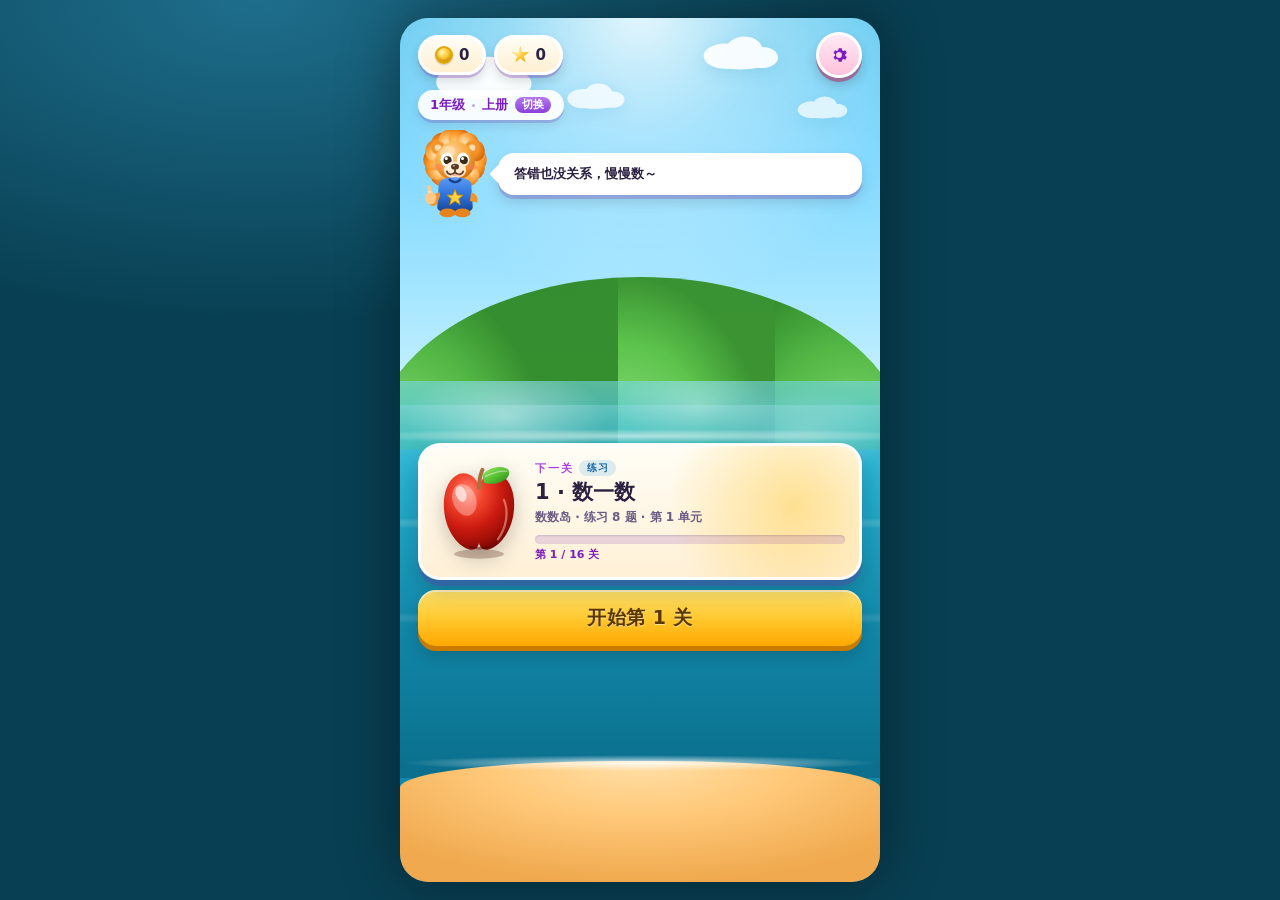
==== commit b0b70b43: "一年级按教材课时拆细：15 关 → 28 关 上册 8 → 16 关：比多少、前后、1~5 认识/加减/0、 6、7 与 8、9 分开、连加连减、9 加几与 8、7、6 加几分开 下册 7 → 12 " ====
--- a/index.html
+++ b/index.html
@@ -9,7 +9,7 @@
 <link rel="stylesheet" href="css/base.css?v=1">
 <link rel="stylesheet" href="css/scene.css?v=2">
 <link rel="stylesheet" href="css/game.css?v=25">
-<link rel="stylesheet" href="css/board.css?v=46">
+<link rel="stylesheet" href="css/board.css?v=47">
 </head>
 <body>
 <div id="app" class="app">
@@ -238,13 +238,13 @@
 
 <script src="js/art.js?v=3"></script>
 <script src="js/difficulty.js?v=1"></script>
-<script src="js/data.js?v=11"></script>
-<script src="js/units.js?v=45"></script>
+<script src="js/data.js?v=12"></script>
+<script src="js/units.js?v=46"></script>
 <script src="js/badges.js?v=1"></script>
 <script src="js/audio.js?v=2"></script>
 <script src="js/scene.js?v=1"></script>
 <script src="js/store.js?v=4"></script>
-<script src="js/board.js?v=79"></script>
+<script src="js/board.js?v=80"></script>
 <script src="js/fx.js?v=1"></script>
 <script src="js/game.js?v=11"></script>
 <script src="js/app.js?v=16"></script>
--- a/css/board.css
+++ b/css/board.css
@@ -1154,6 +1154,12 @@
 }
 .ps-stack { display: flex; flex-direction: column; align-items: center; gap: 6px; }
 .ps-row { display: flex; align-items: center; gap: 22px; }
+/* 前后：远处的稍小、近处的稍大，制造纵深 */
+.ps-depth {
+  display: flex; flex-direction: column; align-items: center; gap: 4px;
+}
+.ps-depth .ps-far { font-size: clamp(26px, 7vw, 34px); opacity: .8; }
+.ps-depth .ps-near { font-size: clamp(36px, 9.5vw, 46px); }
 .ps-obj { font-size: 42px; line-height: 1; filter: drop-shadow(0 3px 4px rgba(0,0,0,.16)); }
 .ps-obj.hi { transform: scale(1.12); }
 .ps-ref { font-size: 38px; line-height: 1; opacity: .92; }
